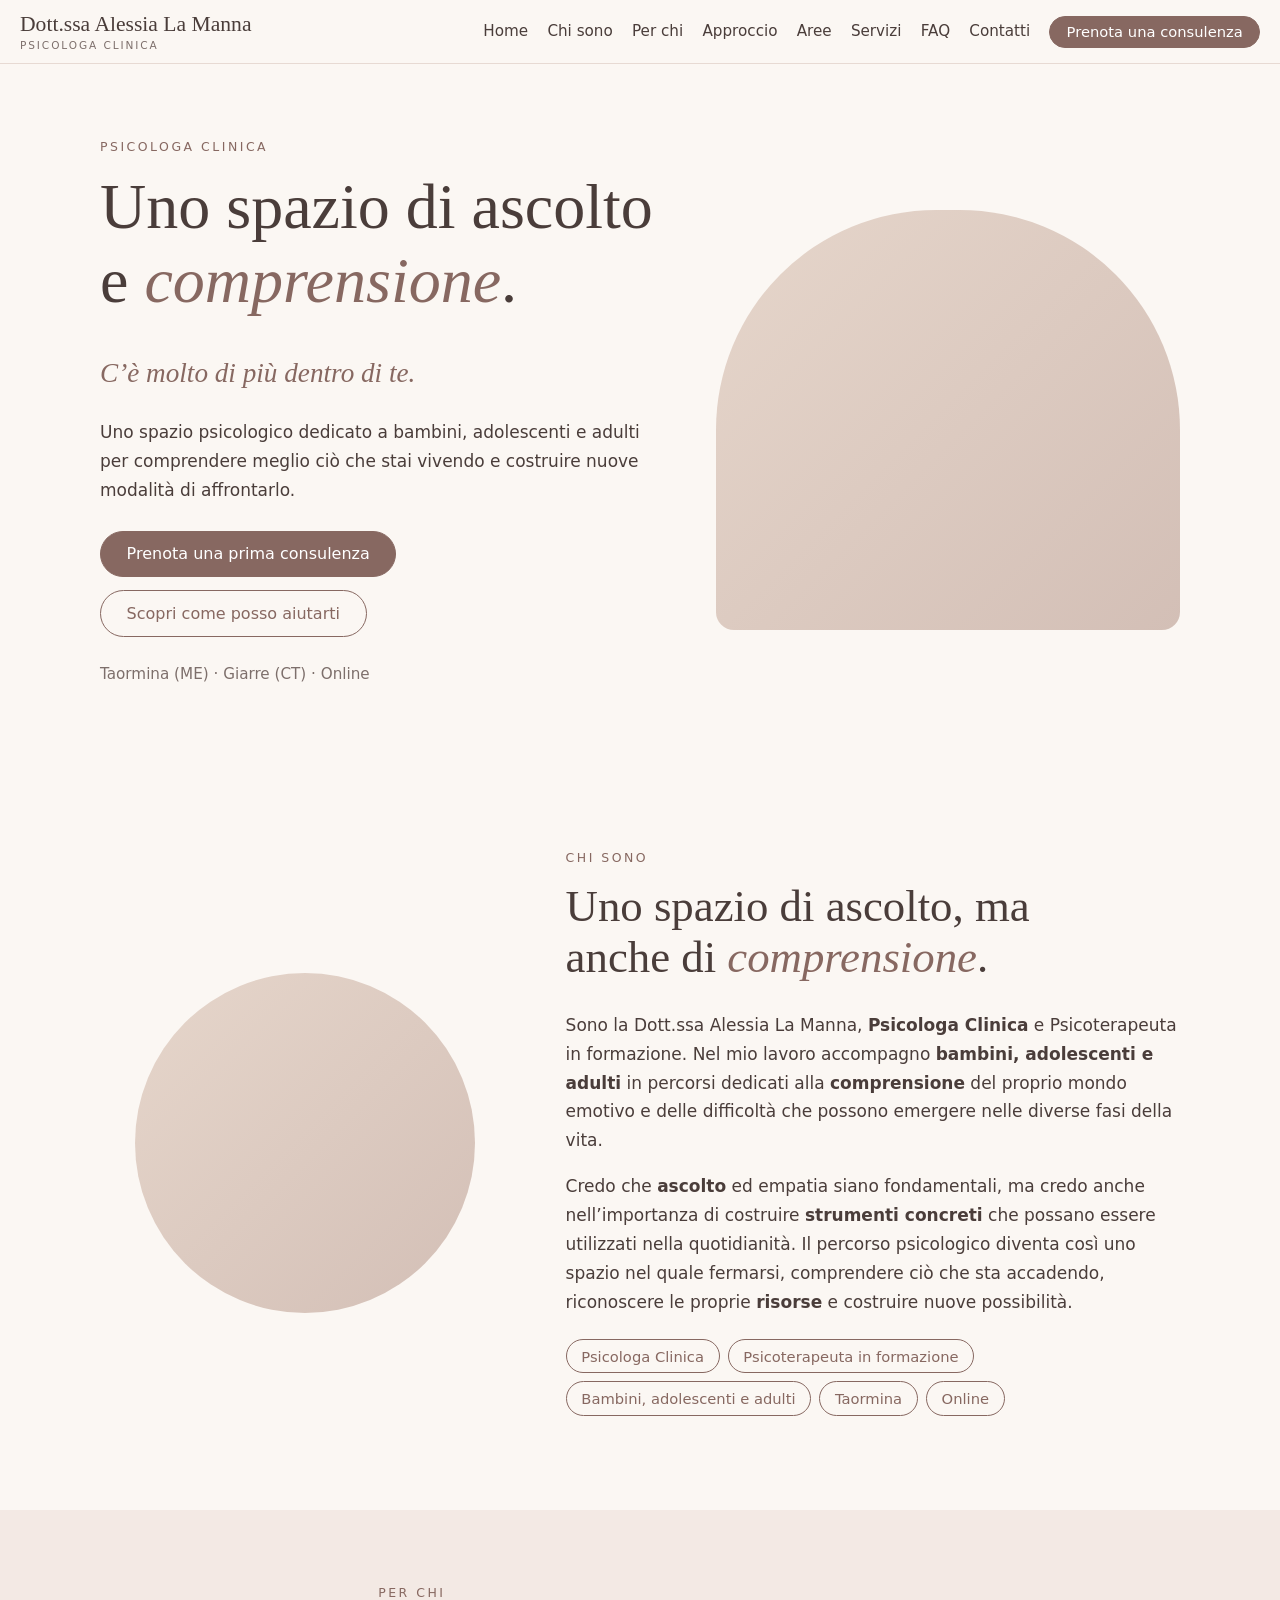
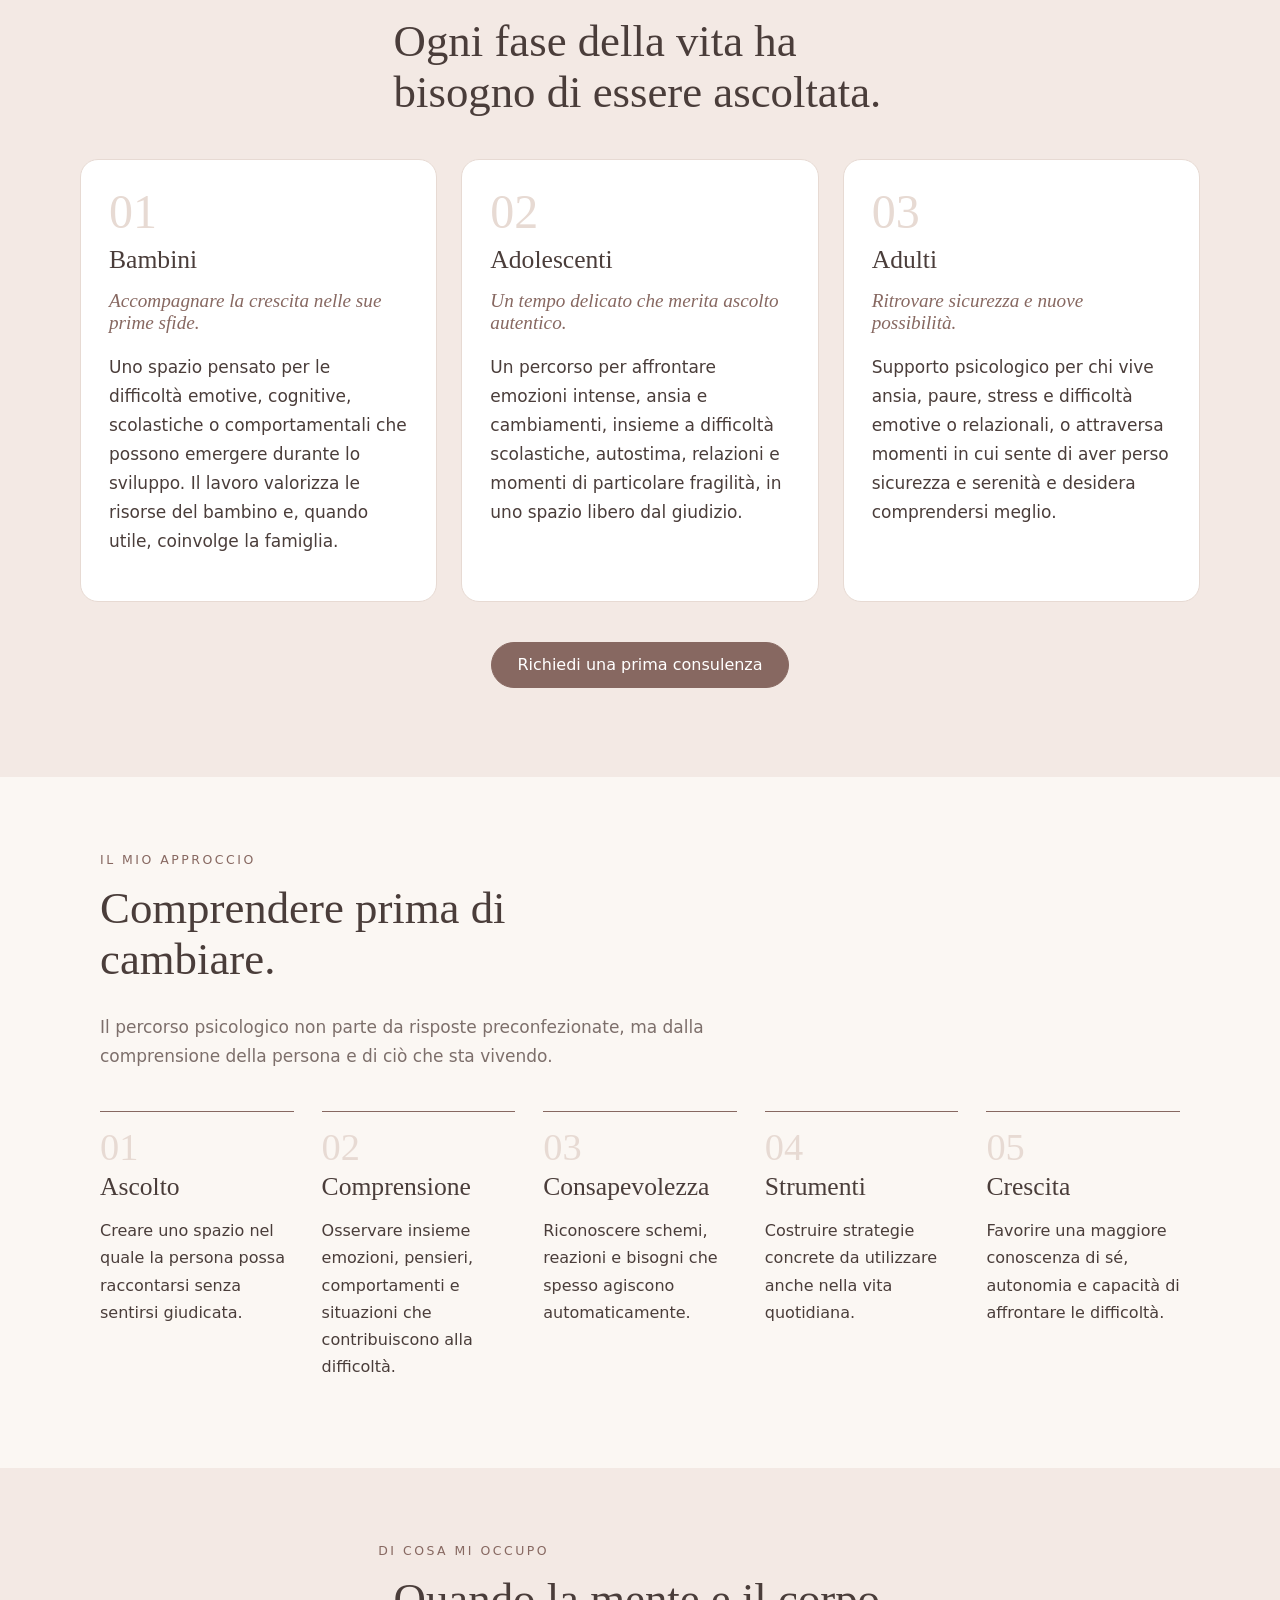
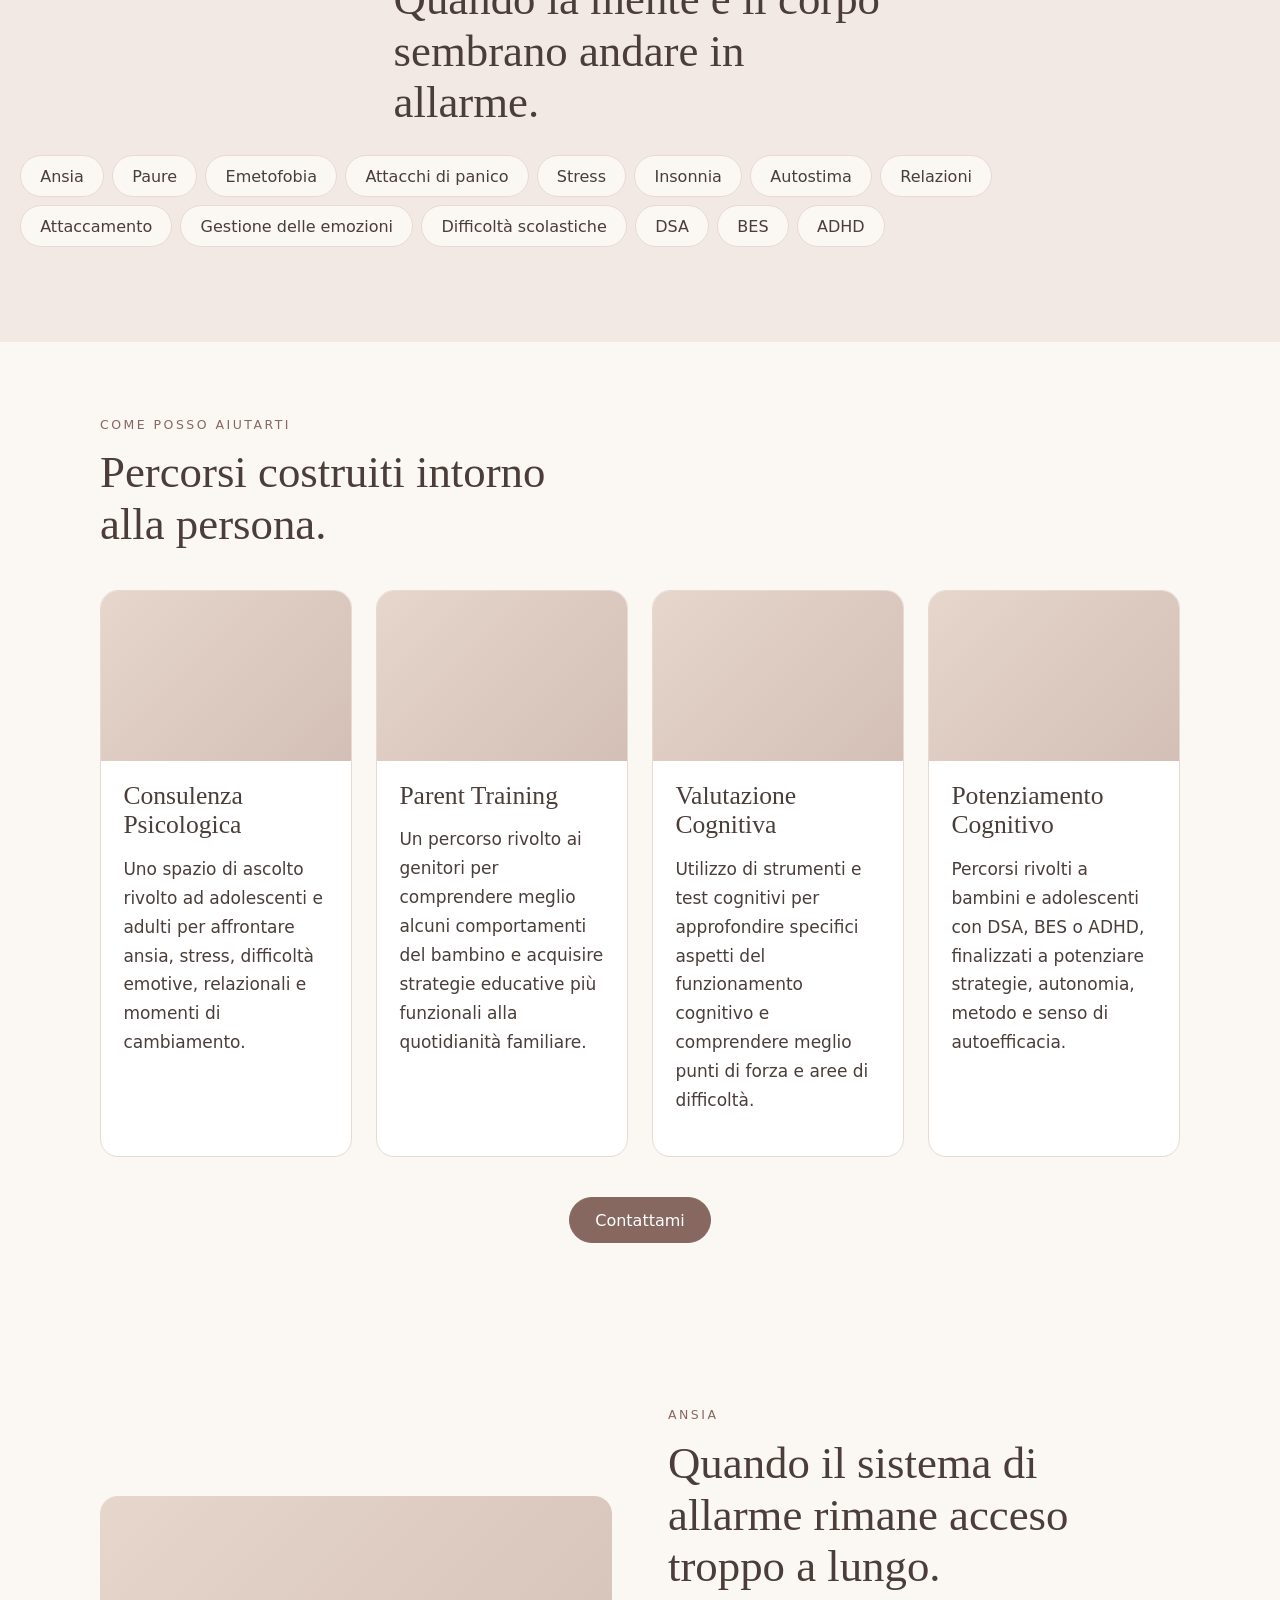
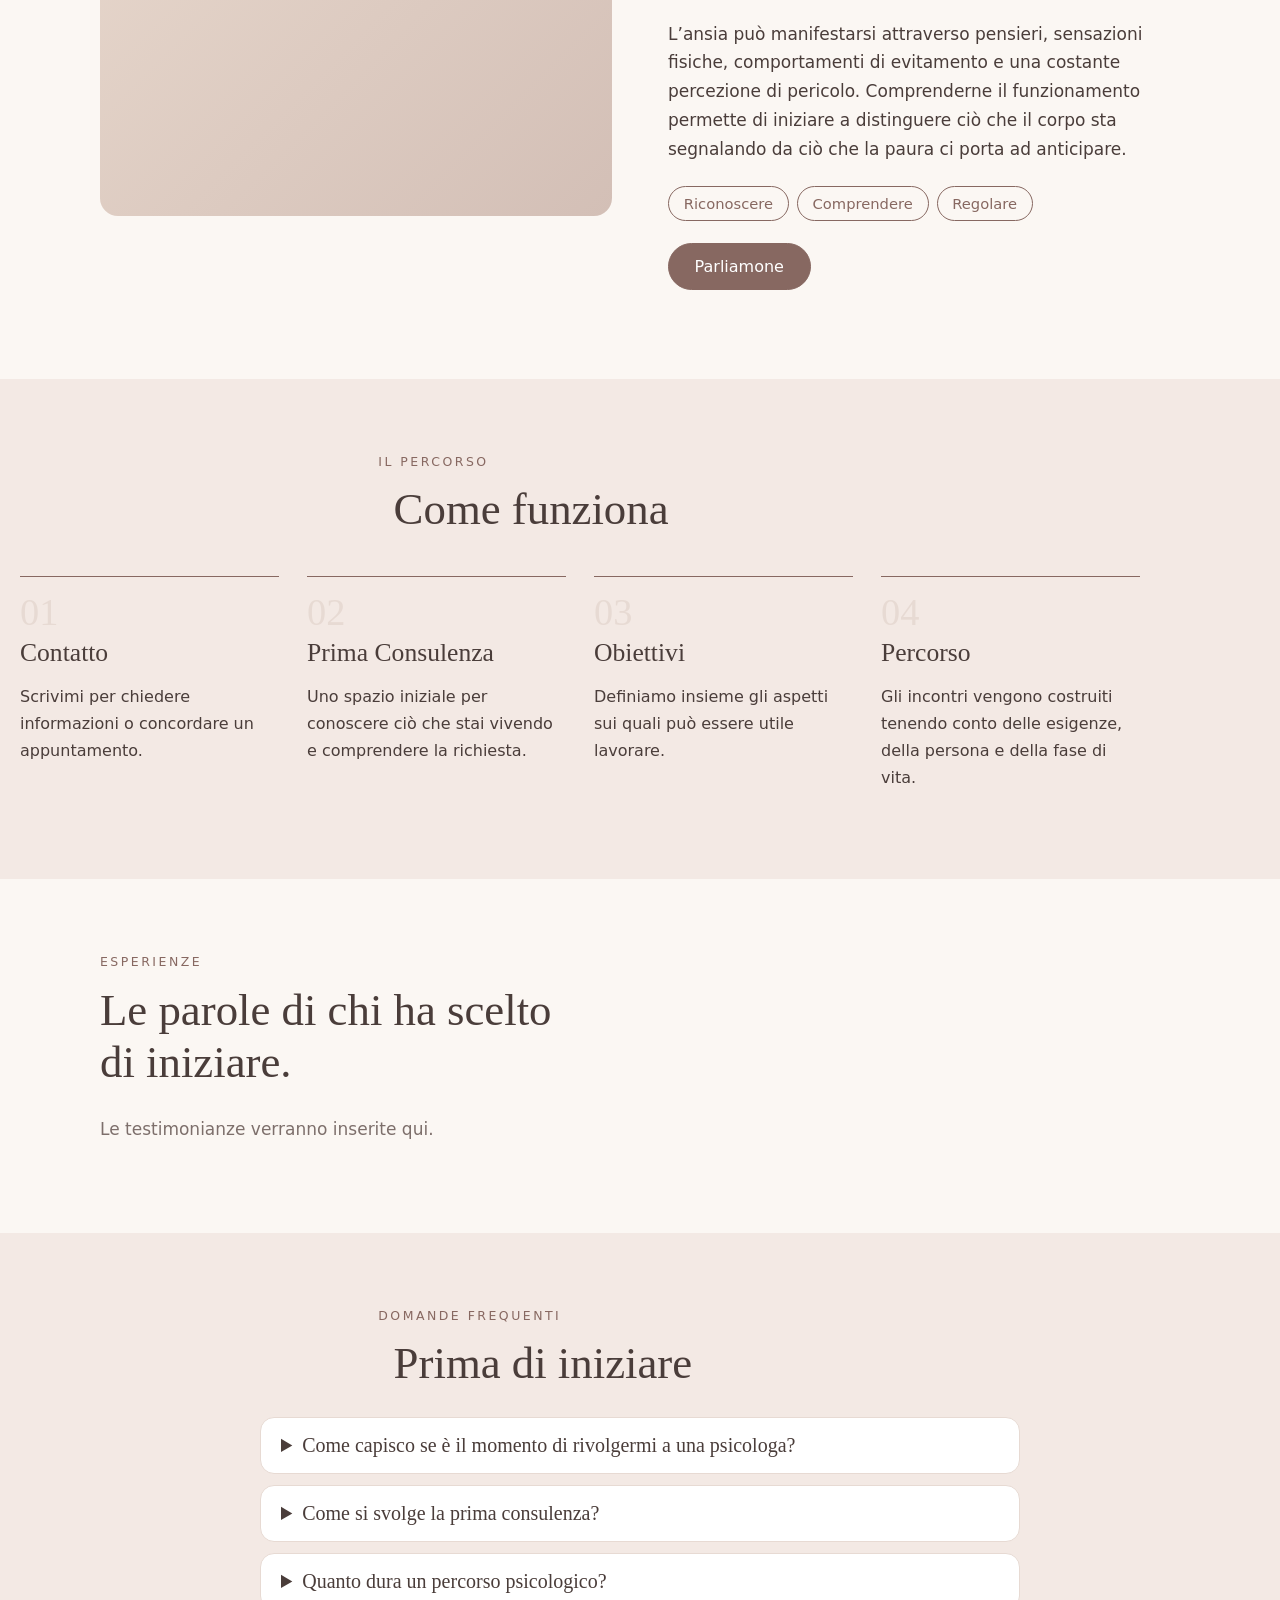
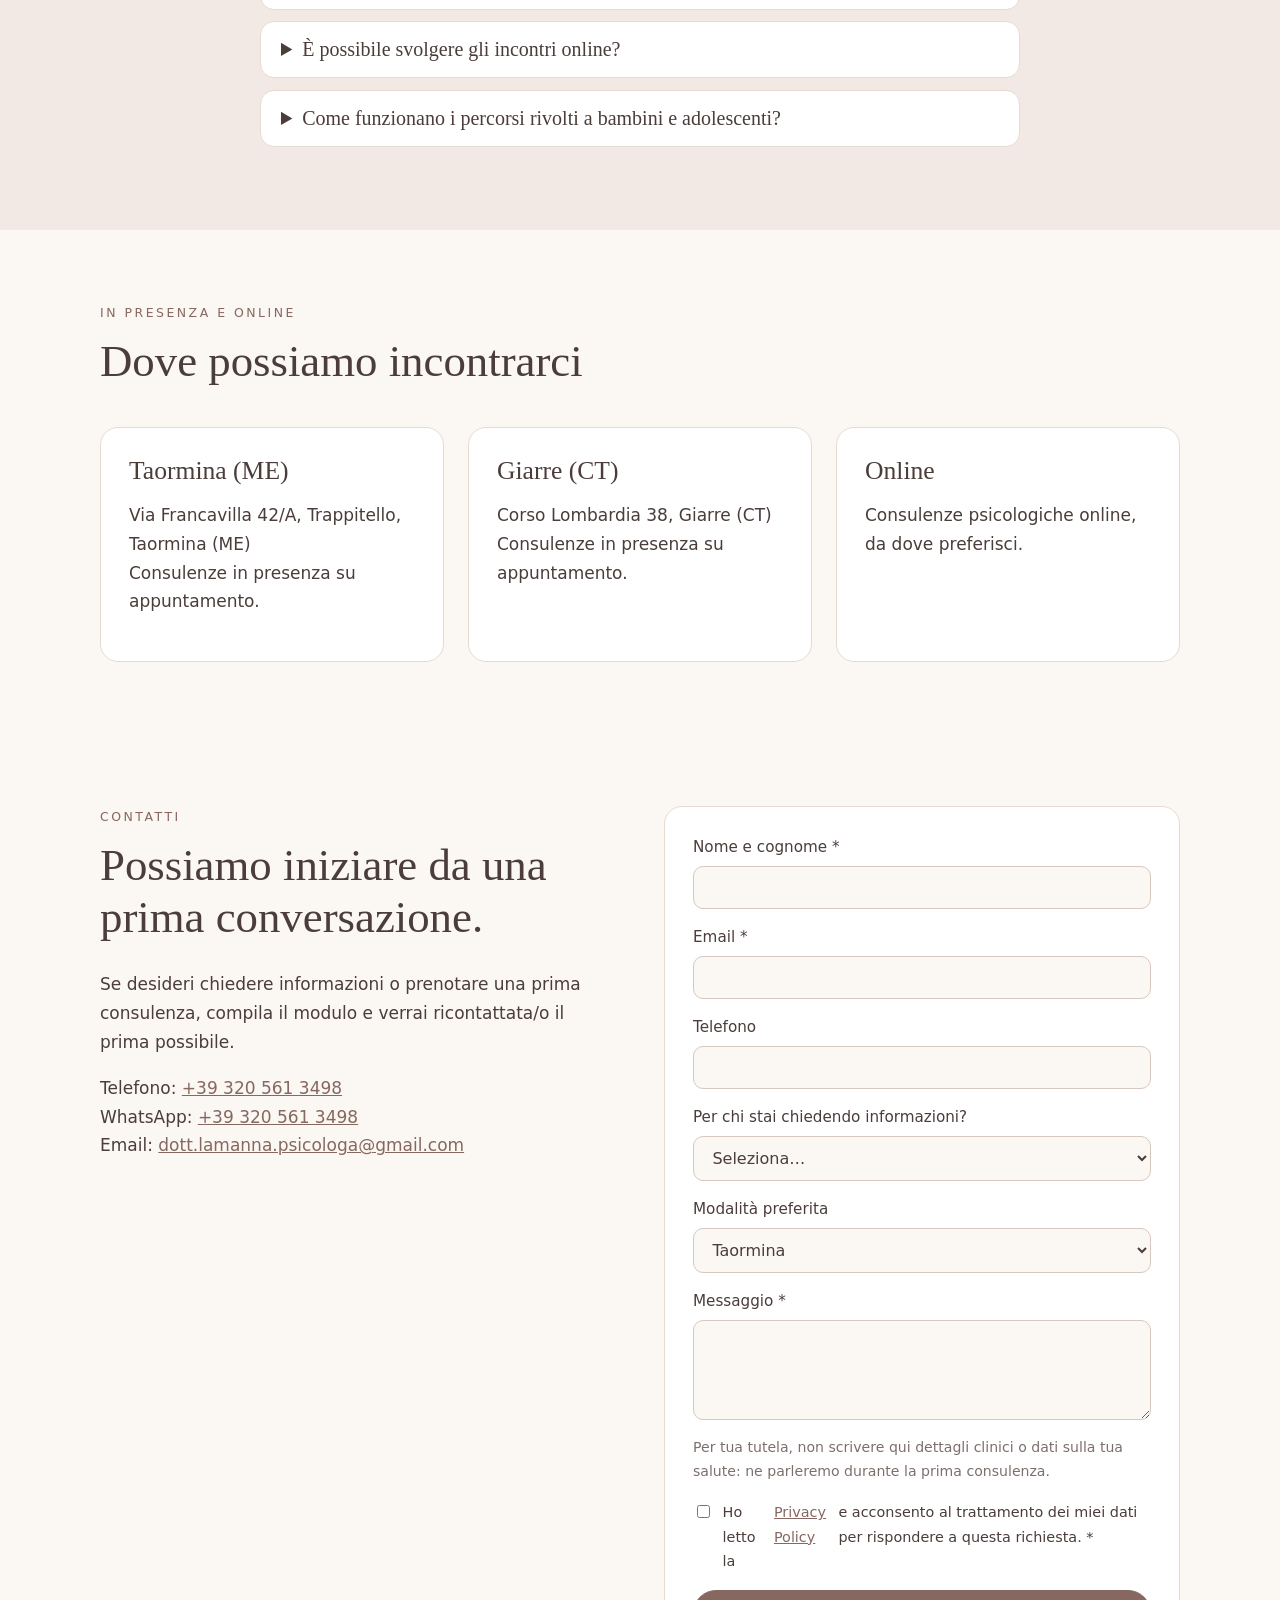
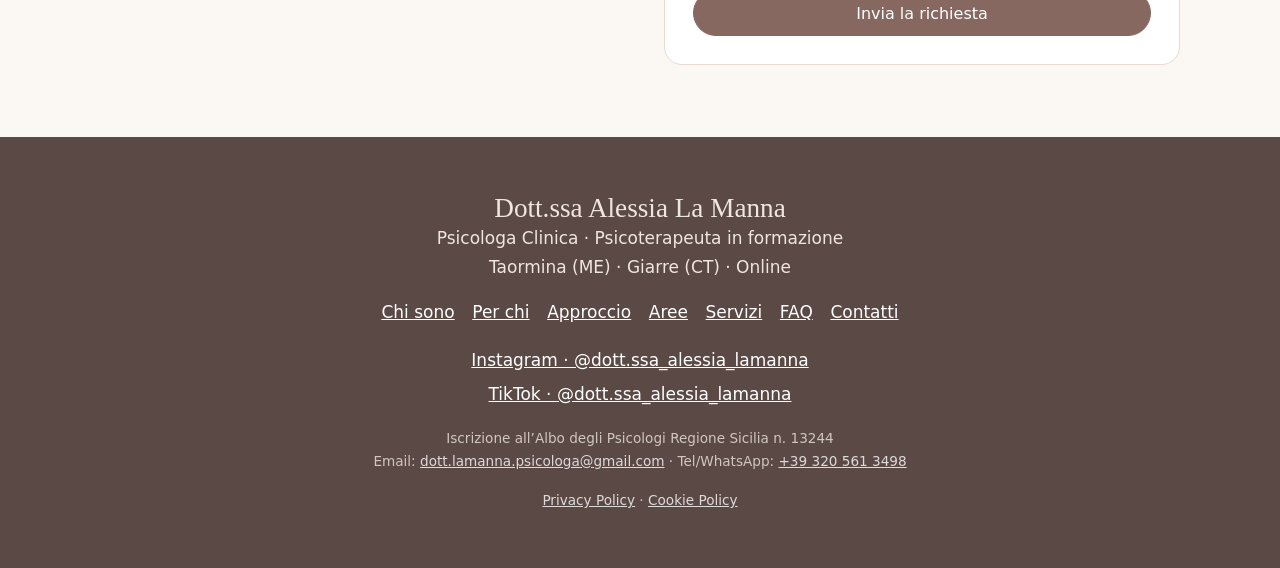
==== index.html @ 028d0355 "First commit" ====
<!DOCTYPE html>
<html lang="it">
<head>
<meta charset="utf-8">
<meta name="viewport" content="width=device-width, initial-scale=1">
<title>Dott.ssa Alessia La Manna | Psicologa Taormina, Giarre e Online</title>
<meta name="description" content="Dott.ssa Alessia La Manna, Psicologa Clinica e Psicoterapeuta in formazione. Consulenza psicologica, Parent Training, valutazione e potenziamento cognitivo per bambini, adolescenti e adulti a Taormina, Giarre e online.">
<meta property="og:title" content="Dott.ssa Alessia La Manna | Psicologa Taormina, Giarre e Online">
<meta property="og:description" content="Consulenza psicologica, Parent Training, valutazione e potenziamento cognitivo per bambini, adolescenti e adulti a Taormina, Giarre e online.">
<meta property="og:image" content="images/og-image.png">
<meta name="twitter:card" content="summary_large_image">
<link rel="stylesheet" href="style.css">
</head>
<body>

<header class="site-header">
  <a class="brand" href="#home">Dott.ssa Alessia La Manna<span>Psicologa Clinica</span></a>
  <button class="nav-toggle" aria-expanded="false" aria-controls="menu">Menu</button>
  <nav id="menu" class="nav">
    <a href="#home">Home</a>
    <a href="#chi-sono">Chi sono</a>
    <a href="#per-chi">Per chi</a>
    <a href="#approccio">Approccio</a>
    <a href="#aree">Aree</a>
    <a href="#servizi">Servizi</a>
    <a href="#faq">FAQ</a>
    <a href="#contatti">Contatti</a>
    <a class="btn btn-small" href="#contatti">Prenota una consulenza</a>
  </nav>
</header>

<main>

<section id="home" class="hero">
  <div class="hero-text">
    <p class="label">Psicologa Clinica</p>
    <h1>Uno spazio di ascolto e <em>comprensione</em>.</h1>
    <p class="lead">C’è molto di più dentro di te.</p>
    <p>Uno spazio psicologico dedicato a bambini, adolescenti e adulti per comprendere meglio ciò che stai vivendo e costruire nuove modalità di affrontarlo.</p>
    <p class="actions">
      <a class="btn" href="#contatti">Prenota una prima consulenza</a>
      <a class="btn btn-ghost" href="#per-chi">Scopri come posso aiutarti</a>
    </p>
    <p class="where">Taormina (ME) · Giarre (CT) · Online</p>
  </div>
  <div class="ph ph-hero" role="img" aria-label="Studio di psicologia con luce naturale calda e arredi accoglienti">
    <!-- Sostituire con una foto tua: <img src="images/studio.jpg" alt="..."> -->
  </div>
</section>

<section id="chi-sono" class="section about">
  <div class="portrait">
    <img src="images/alessia.png" alt="Dott.ssa Alessia La Manna, Psicologa Clinica" onerror="this.parentNode.classList.add('empty')">
  </div>
  <div>
    <p class="label">Chi sono</p>
    <h2>Uno spazio di ascolto, ma anche di <em>comprensione</em>.</h2>
    <p>Sono la Dott.ssa Alessia La Manna, <strong>Psicologa Clinica</strong> e Psicoterapeuta in formazione. Nel mio lavoro accompagno <strong>bambini, adolescenti e adulti</strong> in percorsi dedicati alla <strong>comprensione</strong> del proprio mondo emotivo e delle difficoltà che possono emergere nelle diverse fasi della vita.</p>
    <p>Credo che <strong>ascolto</strong> ed empatia siano fondamentali, ma credo anche nell’importanza di costruire <strong>strumenti concreti</strong> che possano essere utilizzati nella quotidianità. Il percorso psicologico diventa così uno spazio nel quale fermarsi, comprendere ciò che sta accadendo, riconoscere le proprie <strong>risorse</strong> e costruire nuove possibilità.</p>
    <ul class="tags">
      <li>Psicologa Clinica</li><li>Psicoterapeuta in formazione</li><li>Bambini, adolescenti e adulti</li><li>Taormina</li><li>Online</li>
    </ul>
  </div>
</section>

<section id="per-chi" class="section tint">
  <p class="label">Per chi</p>
  <h2>Ogni fase della vita ha bisogno di essere ascoltata.</h2>
  <div class="cards three numbered">
    <article>
      <h3>Bambini</h3>
      <p class="sub">Accompagnare la crescita nelle sue prime sfide.</p>
      <p>Uno spazio pensato per le difficoltà emotive, cognitive, scolastiche o comportamentali che possono emergere durante lo sviluppo. Il lavoro valorizza le risorse del bambino e, quando utile, coinvolge la famiglia.</p>
    </article>
    <article>
      <h3>Adolescenti</h3>
      <p class="sub">Un tempo delicato che merita ascolto autentico.</p>
      <p>Un percorso per affrontare emozioni intense, ansia e cambiamenti, insieme a difficoltà scolastiche, autostima, relazioni e momenti di particolare fragilità, in uno spazio libero dal giudizio.</p>
    </article>
    <article>
      <h3>Adulti</h3>
      <p class="sub">Ritrovare sicurezza e nuove possibilità.</p>
      <p>Supporto psicologico per chi vive ansia, paure, stress e difficoltà emotive o relazionali, o attraversa momenti in cui sente di aver perso sicurezza e serenità e desidera comprendersi meglio.</p>
    </article>
  </div>
  <p class="center"><a class="btn" href="#contatti">Richiedi una prima consulenza</a></p>
</section>

<section id="approccio" class="section">
  <p class="label">Il mio approccio</p>
  <h2>Comprendere prima di cambiare.</h2>
  <p class="intro">Il percorso psicologico non parte da risposte preconfezionate, ma dalla comprensione della persona e di ciò che sta vivendo.</p>
  <ol class="steps five">
    <li><h3>Ascolto</h3><p>Creare uno spazio nel quale la persona possa raccontarsi senza sentirsi giudicata.</p></li>
    <li><h3>Comprensione</h3><p>Osservare insieme emozioni, pensieri, comportamenti e situazioni che contribuiscono alla difficoltà.</p></li>
    <li><h3>Consapevolezza</h3><p>Riconoscere schemi, reazioni e bisogni che spesso agiscono automaticamente.</p></li>
    <li><h3>Strumenti</h3><p>Costruire strategie concrete da utilizzare anche nella vita quotidiana.</p></li>
    <li><h3>Crescita</h3><p>Favorire una maggiore conoscenza di sé, autonomia e capacità di affrontare le difficoltà.</p></li>
  </ol>
</section>

<section id="aree" class="section tint">
  <p class="label">Di cosa mi occupo</p>
  <h2>Quando la mente e il corpo sembrano andare in allarme.</h2>
  <ul class="tags big">
    <li>Ansia</li><li>Paure</li><li>Emetofobia</li><li>Attacchi di panico</li><li>Stress</li><li>Insonnia</li><li>Autostima</li><li>Relazioni</li><li>Attaccamento</li><li>Gestione delle emozioni</li><li>Difficoltà scolastiche</li><li>DSA</li><li>BES</li><li>ADHD</li>
  </ul>
</section>

<section id="servizi" class="section">
  <p class="label">Come posso aiutarti</p>
  <h2>Percorsi costruiti intorno alla persona.</h2>
  <div class="cards four">
    <article>
      <div class="ph" role="img" aria-label="Studio di consulenza psicologica con poltrone e luce calda"></div>
      <h3>Consulenza Psicologica</h3>
      <p>Uno spazio di ascolto rivolto ad adolescenti e adulti per affrontare ansia, stress, difficoltà emotive, relazionali e momenti di cambiamento.</p>
    </article>
    <article>
      <div class="ph" role="img" aria-label="Materiale educativo per il parent training"></div>
      <h3>Parent Training</h3>
      <p>Un percorso rivolto ai genitori per comprendere meglio alcuni comportamenti del bambino e acquisire strategie educative più funzionali alla quotidianità familiare.</p>
    </article>
    <article>
      <div class="ph" role="img" aria-label="Scrivania con quaderno e materiale per la valutazione cognitiva"></div>
      <h3>Valutazione Cognitiva</h3>
      <p>Utilizzo di strumenti e test cognitivi per approfondire specifici aspetti del funzionamento cognitivo e comprendere meglio punti di forza e aree di difficoltà.</p>
    </article>
    <article>
      <div class="ph" role="img" aria-label="Quaderno con esercizi per il potenziamento cognitivo"></div>
      <h3>Potenziamento Cognitivo</h3>
      <p>Percorsi rivolti a bambini e adolescenti con DSA, BES o ADHD, finalizzati a potenziare strategie, autonomia, metodo e senso di autoefficacia.</p>
    </article>
  </div>
  <p class="center"><a class="btn" href="#contatti">Contattami</a></p>
</section>

<section class="section focus">
  <div class="ph ph-focus" role="img" aria-label="Immagine astratta dai toni caldi che evoca calma e regolazione emotiva"></div>
  <div>
    <p class="label">Ansia</p>
    <h2>Quando il sistema di allarme rimane acceso troppo a lungo.</h2>
    <p>L’ansia può manifestarsi attraverso pensieri, sensazioni fisiche, comportamenti di evitamento e una costante percezione di pericolo. Comprenderne il funzionamento permette di iniziare a distinguere ciò che il corpo sta segnalando da ciò che la paura ci porta ad anticipare.</p>
    <ul class="tags"><li>Riconoscere</li><li>Comprendere</li><li>Regolare</li></ul>
    <p><a class="btn" href="#contatti">Parliamone</a></p>
  </div>
</section>

<section id="percorso" class="section tint">
  <p class="label">Il percorso</p>
  <h2>Come funziona</h2>
  <ol class="steps four">
    <li><h3>Contatto</h3><p>Scrivimi per chiedere informazioni o concordare un appuntamento.</p></li>
    <li><h3>Prima Consulenza</h3><p>Uno spazio iniziale per conoscere ciò che stai vivendo e comprendere la richiesta.</p></li>
    <li><h3>Obiettivi</h3><p>Definiamo insieme gli aspetti sui quali può essere utile lavorare.</p></li>
    <li><h3>Percorso</h3><p>Gli incontri vengono costruiti tenendo conto delle esigenze, della persona e della fase di vita.</p></li>
  </ol>
</section>

<section id="esperienze" class="section">
  <p class="label">Esperienze</p>
  <h2>Le parole di chi ha scelto di iniziare.</h2>
  <p class="intro">Le testimonianze verranno inserite qui.</p>
</section>

<section id="faq" class="section tint">
  <p class="label">Domande frequenti</p>
  <h2>Prima di iniziare</h2>
  <div class="faq">
    <details><summary>Come capisco se è il momento di rivolgermi a una psicologa?</summary><p>Non è necessario aspettare che una difficoltà diventi ingestibile. Può essere utile chiedere supporto quando emozioni, pensieri o situazioni iniziano a occupare troppo spazio o quando nasce semplicemente il desiderio di comprenderli meglio.</p></details>
    <details><summary>Come si svolge la prima consulenza?</summary><p>È un primo momento di conoscenza e ascolto, utile a comprendere ciò che stai vivendo, la richiesta e gli eventuali obiettivi del percorso.</p></details>
    <details><summary>Quanto dura un percorso psicologico?</summary><p>Non esiste una durata uguale per tutti. Il percorso viene costruito in relazione alla persona, alle esigenze che emergono e agli obiettivi condivisi.</p></details>
    <details><summary>È possibile svolgere gli incontri online?</summary><p>Sì, la Dott.ssa Alessia La Manna offre anche consulenze psicologiche online.</p></details>
    <details><summary>Come funzionano i percorsi rivolti a bambini e adolescenti?</summary><p>Modalità e obiettivi vengono definiti in base all’età e alla situazione specifica. Quando utile, il lavoro può prevedere anche il coinvolgimento dei genitori.</p></details>
  </div>
</section>

<section class="section">
  <p class="label">In presenza e online</p>
  <h2>Dove possiamo incontrarci</h2>
  <div class="cards three">
    <article><h3>Taormina (ME)</h3><p>Via Francavilla 42/A, Trappitello, Taormina (ME)<br>Consulenze in presenza su appuntamento.</p></article>
    <article><h3>Giarre (CT)</h3><p>Corso Lombardia 38, Giarre (CT)<br>Consulenze in presenza su appuntamento.</p></article>
    <article><h3>Online</h3><p>Consulenze psicologiche online, da dove preferisci.</p></article>
  </div>
</section>

<section id="contatti" class="section contact">
  <div>
    <p class="label">Contatti</p>
    <h2>Possiamo iniziare da una prima conversazione.</h2>
    <p>Se desideri chiedere informazioni o prenotare una prima consulenza, compila il modulo e verrai ricontattata/o il prima possibile.</p>
    <ul class="info">
      <li>Telefono: <a href="tel:+393205613498">+39 320 561 3498</a></li>
      <li>WhatsApp: <a href="https://wa.me/393205613498" rel="noopener">+39 320 561 3498</a></li>
      <li>Email: <a href="mailto:dott.lamanna.psicologa@gmail.com">dott.lamanna.psicologa@gmail.com</a></li>
    </ul>
  </div>
  <form id="contact-form">
    <label>Nome e cognome *<input name="nome" required autocomplete="name"></label>
    <label>Email *<input name="email" type="email" required autocomplete="email"></label>
    <label>Telefono<input name="telefono" type="tel" autocomplete="tel"></label>
    <label>Per chi stai chiedendo informazioni?
      <select name="per_chi">
        <option value="">Seleziona…</option>
        <option>Per me</option><option>Per mio figlio/a</option><option>Parent Training</option><option>Valutazione cognitiva</option><option>Potenziamento cognitivo</option><option>Altro</option>
      </select>
    </label>
    <label>Modalità preferita
      <select name="modalita"><option>Taormina</option><option>Giarre</option><option>Online</option></select>
    </label>
    <label>Messaggio *<textarea name="messaggio" rows="4" required></textarea></label>
    <p class="note">Per tua tutela, non scrivere qui dettagli clinici o dati sulla tua salute: ne parleremo durante la prima consulenza.</p>
    <label class="check"><input type="checkbox" required> Ho letto la <a href="privacy.html">Privacy Policy</a> e acconsento al trattamento dei miei dati per rispondere a questa richiesta. *</label>
    <button class="btn" type="submit">Invia la richiesta</button>
  </form>
</section>

</main>

<footer class="site-footer">
  <div>
    <p class="foot-name">Dott.ssa Alessia La Manna</p>
    <p>Psicologa Clinica · Psicoterapeuta in formazione</p>
    <p>Taormina (ME) · Giarre (CT) · Online</p>
  </div>
  <nav class="foot-nav">
    <a href="#chi-sono">Chi sono</a><a href="#per-chi">Per chi</a><a href="#approccio">Approccio</a><a href="#aree">Aree</a><a href="#servizi">Servizi</a><a href="#faq">FAQ</a><a href="#contatti">Contatti</a>
  </nav>
  <p class="social">
    <a href="https://www.instagram.com/dott.ssa_alessia_lamanna/" rel="noopener">Instagram · @dott.ssa_alessia_lamanna</a><br>
    <a href="https://www.tiktok.com/@dott.ssa_alessia_lamanna?_r=1&amp;_t=ZN-9Ap6JoBefAM" rel="noopener">TikTok · @dott.ssa_alessia_lamanna</a>
  </p>
  <p class="legal">Iscrizione all’Albo degli Psicologi Regione Sicilia n. 13244<br>Email: <a href="mailto:dott.lamanna.psicologa@gmail.com">dott.lamanna.psicologa@gmail.com</a> · Tel/WhatsApp: <a href="tel:+393205613498">+39 320 561 3498</a></p>
  <p class="legal"><a href="privacy.html">Privacy Policy</a> · <a href="cookie.html">Cookie Policy</a></p>
</footer>

<script src="script.js"></script>
</body>
</html>
---- style.css ----
/* Caratteri ospitati nella repository (cartella fonts/): nessuna richiesta a Google */
@font-face { font-family: "Cormorant Garamond"; src: url("fonts/cormorant.ttf") format("truetype"); font-weight: 300 700; font-style: normal; font-display: swap; }
@font-face { font-family: "Cormorant Garamond"; src: url("fonts/cormorant-italic.ttf") format("truetype"); font-weight: 300 700; font-style: italic; font-display: swap; }
@font-face { font-family: "Jost"; src: url("fonts/jost.ttf") format("truetype"); font-weight: 100 900; font-style: normal; font-display: swap; }

/* Colori e caratteri: modifica solo qui per cambiare l'aspetto di tutto il sito.
   I colori sono stimati a occhio dallo screenshot del sito originale. */
:root {
  --paper: #fbf7f3;
  --blush: #f3e9e4;
  --accent: #876861;
  --ink: #4a3d3a;
  --muted: #7d6f6b;
  --line: #e7dad3;
  --deep: #5a4944;
  --serif: "Cormorant Garamond", Georgia, "Times New Roman", serif;
  --sans: "Jost", system-ui, -apple-system, "Segoe UI", sans-serif;
}

* { box-sizing: border-box; }
html { scroll-behavior: smooth; scroll-padding-top: 5rem; }
body { margin: 0; background: var(--paper); color: var(--ink); font: 400 1.0625rem/1.7 var(--sans); }
img { max-width: 100%; display: block; }
a { color: var(--accent); }
h1, h2, h3 { font-family: var(--serif); font-weight: 500; line-height: 1.15; margin: 0 0 .6em; color: var(--ink); }
h1 { font-size: clamp(2.5rem, 7vw, 4rem); }
h2 { font-size: clamp(2rem, 5vw, 2.8rem); max-width: 22ch; }
h3 { font-size: 1.6rem; }
em { font-style: italic; color: var(--accent); }
p { margin: 0 0 1em; max-width: 66ch; }
:focus-visible { outline: 3px solid var(--accent); outline-offset: 2px; }

.label { font-size: .78rem; letter-spacing: .2em; text-transform: uppercase; color: var(--accent); margin-bottom: 1em; font-weight: 500; }

/* Pulsanti */
.btn { display: inline-block; background: var(--accent); color: #fff; text-decoration: none; border: 1px solid var(--accent); padding: .8em 1.6em; border-radius: 999px; font: 500 1rem var(--sans); cursor: pointer; }
.btn:hover { background: var(--deep); border-color: var(--deep); }
.btn-ghost { background: transparent; color: var(--accent); }
.btn-ghost:hover { background: var(--blush); color: var(--deep); }
.btn-small { padding: .45em 1.1em; font-size: .92rem; }

/* Intestazione */
.site-header { position: sticky; top: 0; z-index: 10; display: flex; align-items: center; justify-content: space-between; gap: 1rem; padding: .8rem 1.25rem; background: rgba(251,247,243,.96); border-bottom: 1px solid var(--line); }
.brand { font: 500 1.35rem var(--serif); color: var(--ink); text-decoration: none; line-height: 1.1; }
.brand span { display: block; font: 400 .66rem var(--sans); letter-spacing: .18em; text-transform: uppercase; color: var(--muted); margin-top: .2em; }
.nav { display: flex; align-items: center; gap: 1.2rem; }
.nav a:not(.btn) { text-decoration: none; color: var(--ink); font-size: .95rem; }
.nav a:not(.btn):hover { color: var(--accent); }
.nav-toggle { display: none; background: none; border: 1px solid var(--accent); color: var(--accent); border-radius: 999px; padding: .4em 1em; font: 500 .95rem var(--sans); }

/* Sezioni */
.section, .hero { padding: 4.5rem 1.25rem; max-width: 1120px; margin: 0 auto; }
.tint { background: var(--blush); max-width: none; }
.tint > * { max-width: 1120px; margin-left: auto; margin-right: auto; }
.tint > p, .tint h2 { max-width: 66ch; }
.tint > h2 { max-width: 22ch; }
.center { text-align: center; margin-top: 2.5rem; max-width: none !important; }
.intro { color: var(--muted); }

.hero { display: grid; grid-template-columns: 1.1fr .9fr; gap: 3rem; align-items: center; }
.lead { font: italic 400 1.7rem/1.3 var(--serif); color: var(--accent); }
.actions { display: flex; flex-wrap: wrap; gap: .8rem; margin: 1.6rem 0; }
.where { color: var(--muted); font-size: .95rem; }

/* Immagini segnaposto: sostituiscile con foto vere in images/ */
.ph { background: linear-gradient(135deg, #e6d6cb, #d3bfb6); border-radius: 18px; min-height: 180px; }
.ph-hero { min-height: 420px; border-radius: 220px 220px 18px 18px; }
.ph-focus { min-height: 320px; }

.about, .focus { display: grid; grid-template-columns: .8fr 1.2fr; gap: 3.5rem; align-items: center; }
.focus { grid-template-columns: 1fr 1fr; }
.portrait { width: min(100%, 340px); aspect-ratio: 1; margin: 0 auto; border-radius: 50%; overflow: hidden; background: linear-gradient(135deg, #e6d6cb, #d3bfb6); }
.portrait img { width: 100%; height: 100%; object-fit: cover; }
.portrait.empty img { display: none; }

.tags { list-style: none; display: flex; flex-wrap: wrap; gap: .5rem; padding: 0; margin: 1.4rem 0; }
.tags li { border: 1px solid var(--accent); color: var(--accent); border-radius: 999px; padding: .25em 1em; font-size: .92rem; }
.tags.big li { font-size: 1rem; padding: .4em 1.2em; background: var(--paper); border-color: var(--line); color: var(--ink); }

/* Schede */
.cards { display: grid; gap: 1.5rem; margin-top: 2.5rem; counter-reset: c; }
.cards.three { grid-template-columns: repeat(3, 1fr); }
.cards.four { grid-template-columns: repeat(4, 1fr); }
.cards.two { grid-template-columns: repeat(2, 1fr); }
.cards article { background: #fff; border: 1px solid var(--line); border-radius: 18px; padding: 1.75rem; }
.cards.numbered article { counter-increment: c; }
.cards.numbered article::before { content: counter(c, decimal-leading-zero); display: block; font: 400 3rem/1 var(--serif); color: var(--line); margin-bottom: .6rem; }
.cards.four article { padding: 0 0 1.5rem; overflow: hidden; }
.cards.four .ph { border-radius: 0; min-height: 170px; margin-bottom: 1.2rem; }
.cards.four h3, .cards.four p { padding: 0 1.4rem; }
.sub { font: italic 400 1.2rem var(--serif); color: var(--accent); }

/* Passaggi (approccio e percorso: sono davvero sequenze, quindi numerati) */
.steps { list-style: none; counter-reset: s; display: grid; gap: 1.75rem; padding: 0; margin: 2.5rem 0 0; }
.steps.five { grid-template-columns: repeat(5, 1fr); }
.steps.four { grid-template-columns: repeat(4, 1fr); }
.steps li { counter-increment: s; border-top: 1px solid var(--accent); padding-top: 1rem; }
.steps li::before { content: counter(s, decimal-leading-zero); font: 400 2.4rem/1 var(--serif); color: var(--line); display: block; margin-bottom: .4rem; }
.steps p { font-size: 1rem; }

/* FAQ */
.faq { margin-top: 1.5rem; max-width: 760px; }
.faq details { background: #fff; border: 1px solid var(--line); border-radius: 14px; margin-bottom: .7rem; padding: 1rem 1.25rem; }
.faq summary { cursor: pointer; font: 500 1.25rem var(--serif); color: var(--ink); }
.faq details p { margin: .8rem 0 0; }

/* Contatti */
.contact { display: grid; grid-template-columns: 1fr 1fr; gap: 3rem; align-items: start; }
.info { list-style: none; padding: 0; }
.info em { color: var(--muted); }
form { display: grid; gap: 1rem; background: #fff; border: 1px solid var(--line); border-radius: 18px; padding: 1.75rem; }
form label { display: grid; gap: .3rem; font-weight: 500; font-size: .95rem; }
form input, form select, form textarea { font: 1rem var(--sans); padding: .7em .9em; border: 1px solid #d6c8c0; border-radius: 10px; background: var(--paper); color: var(--ink); }
form .check { display: flex; gap: .6rem; align-items: flex-start; font-weight: 400; font-size: .9rem; }
form .check input { margin-top: .3rem; }

/* Piè di pagina */
.site-footer { background: var(--deep); color: #f0e6e1; padding: 3.5rem 1.25rem; display: grid; gap: 1rem; justify-items: center; text-align: center; }
.site-footer a { color: #fff; }
.site-footer p { margin: 0; max-width: none; }
.foot-name { font: 500 1.7rem var(--serif); }
.foot-nav { display: flex; flex-wrap: wrap; gap: 1.1rem; justify-content: center; }
.legal { font-size: .85rem; opacity: .8; }

/* Telefono e tablet */
@media (max-width: 980px) {
  .cards.four, .steps.five, .steps.four { grid-template-columns: repeat(2, 1fr); }
  .cards.three { grid-template-columns: 1fr; }
}
@media (max-width: 820px) {
  .nav-toggle { display: block; }
  .nav { display: none; position: absolute; top: 100%; left: 0; right: 0; flex-direction: column; align-items: flex-start; gap: .9rem; background: var(--paper); padding: 1.2rem 1.25rem; border-bottom: 1px solid var(--line); }
  .nav.open { display: flex; }
  .hero, .about, .focus, .contact { grid-template-columns: 1fr; gap: 2rem; }
  .ph-hero { min-height: 280px; border-radius: 18px; }
  .section, .hero { padding: 3.25rem 1.25rem; }
}
@media (max-width: 560px) {
  .cards.four, .cards.two, .steps.five, .steps.four { grid-template-columns: 1fr; }
}
@media (prefers-reduced-motion: reduce) { html { scroll-behavior: auto; } }

/* Note, social e pagine legali */
.note { font-size: .88rem; color: var(--muted); margin: 0; }
.social { line-height: 2; }
.doc { max-width: 760px; margin: 0 auto; padding: 3rem 1.25rem 4rem; }
.doc h1 { font-size: clamp(2rem, 5vw, 2.8rem); }
.doc h2 { font-size: 1.6rem; margin-top: 2.2rem; max-width: none; }
.doc ul { padding-left: 1.2rem; }
.doc li { margin-bottom: .4rem; }
.doc .upd { color: var(--muted); font-size: .92rem; }
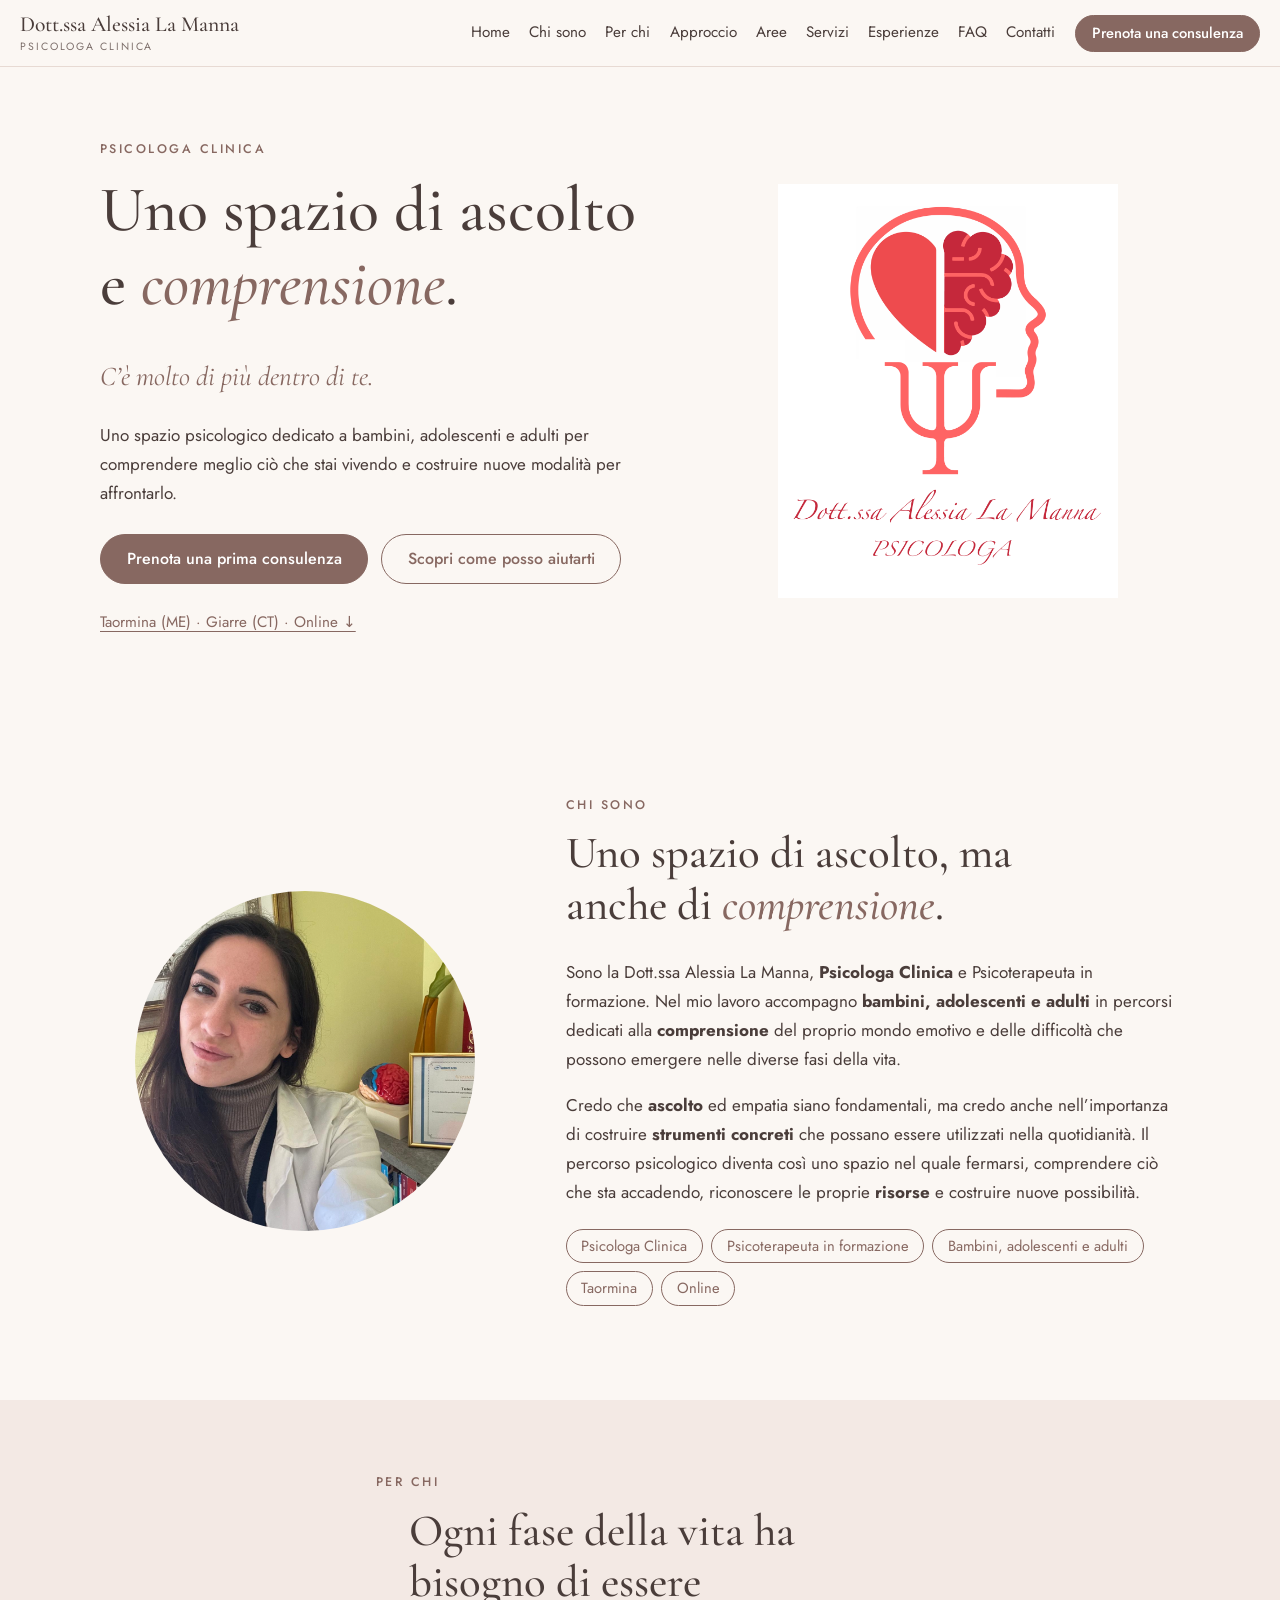
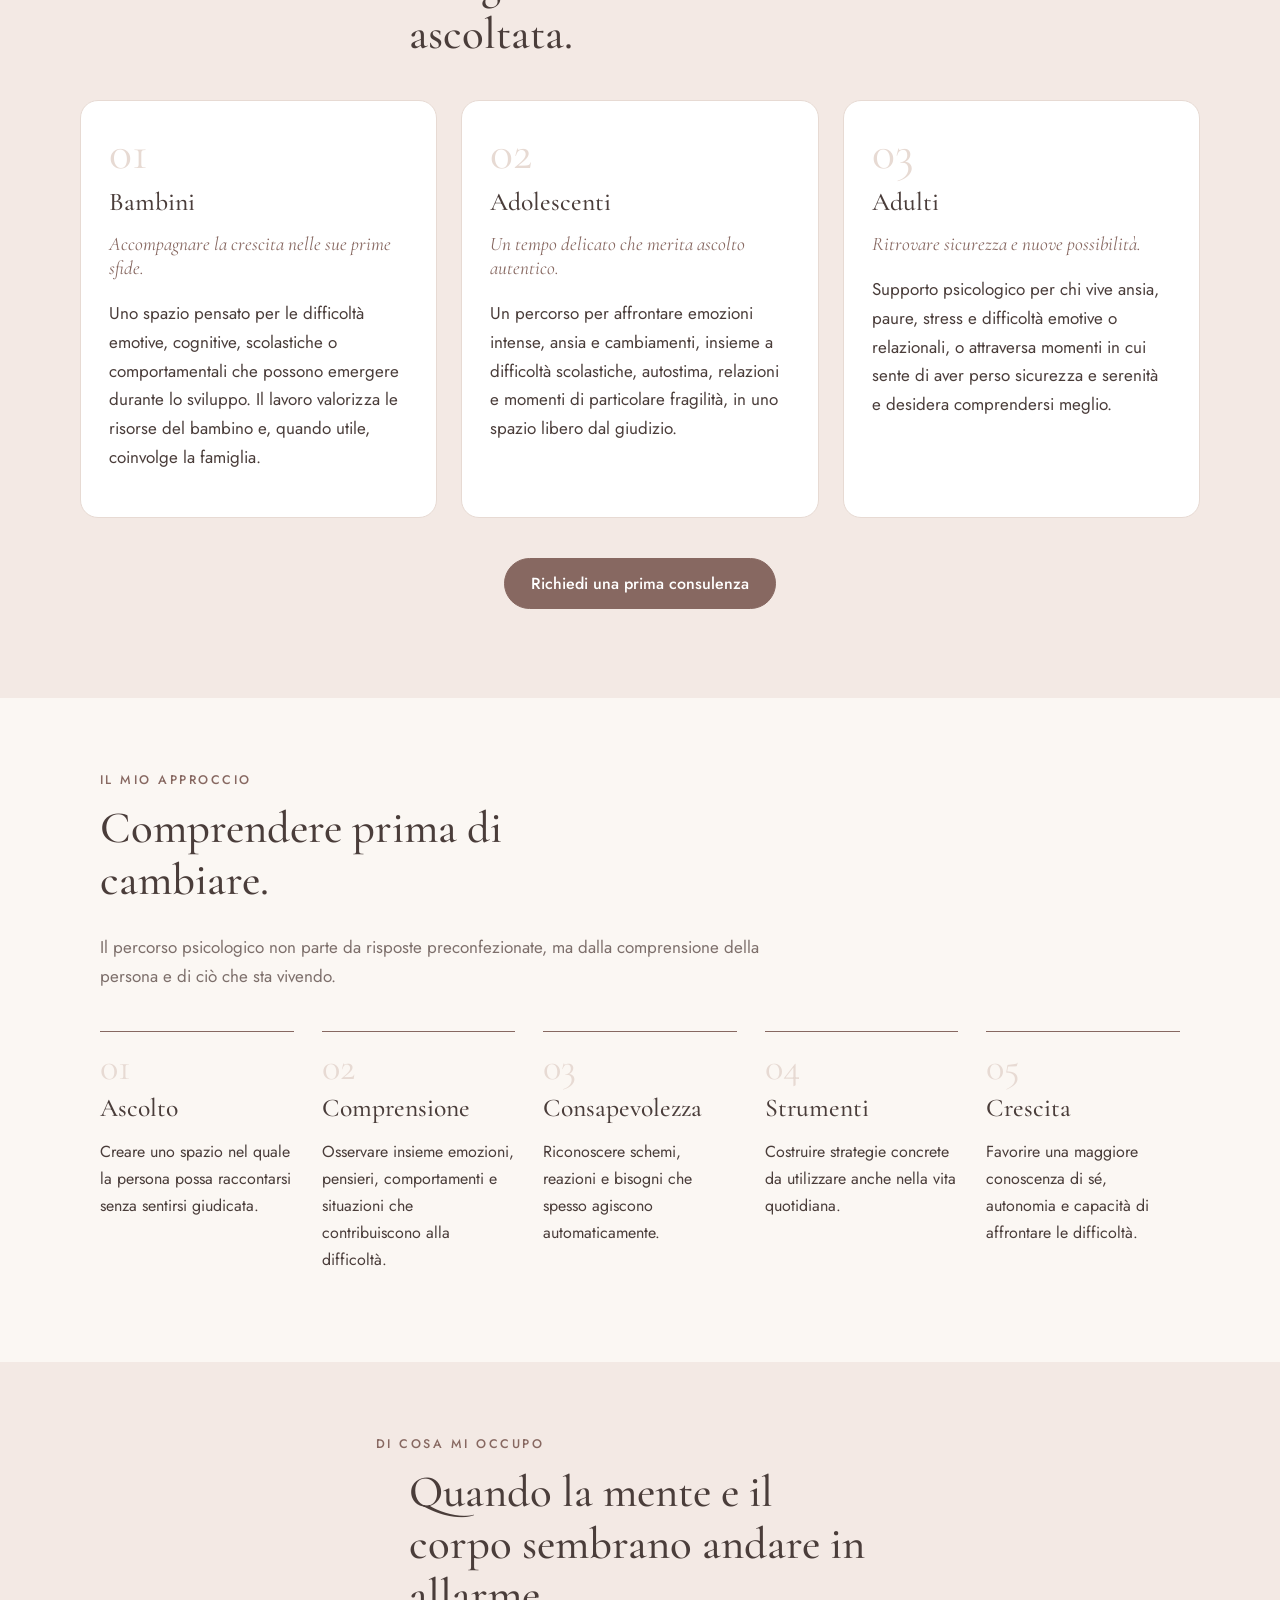
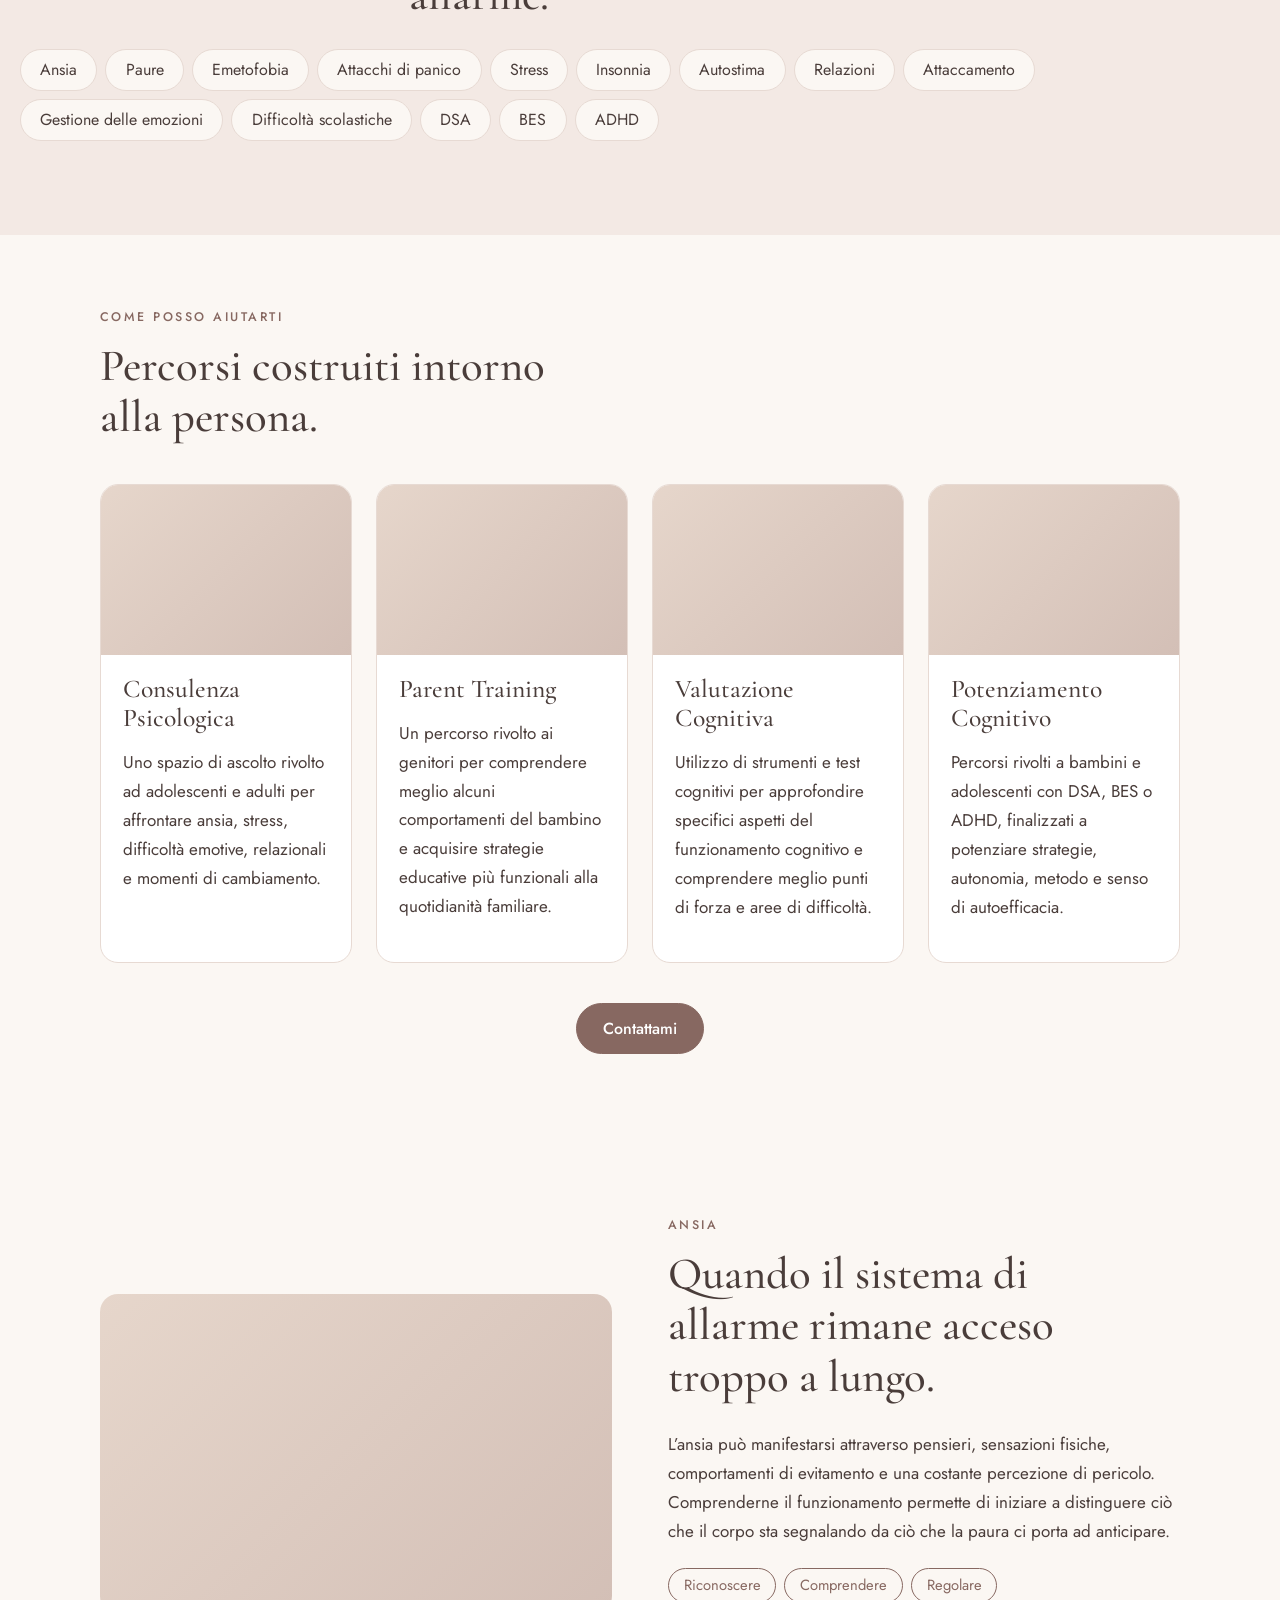
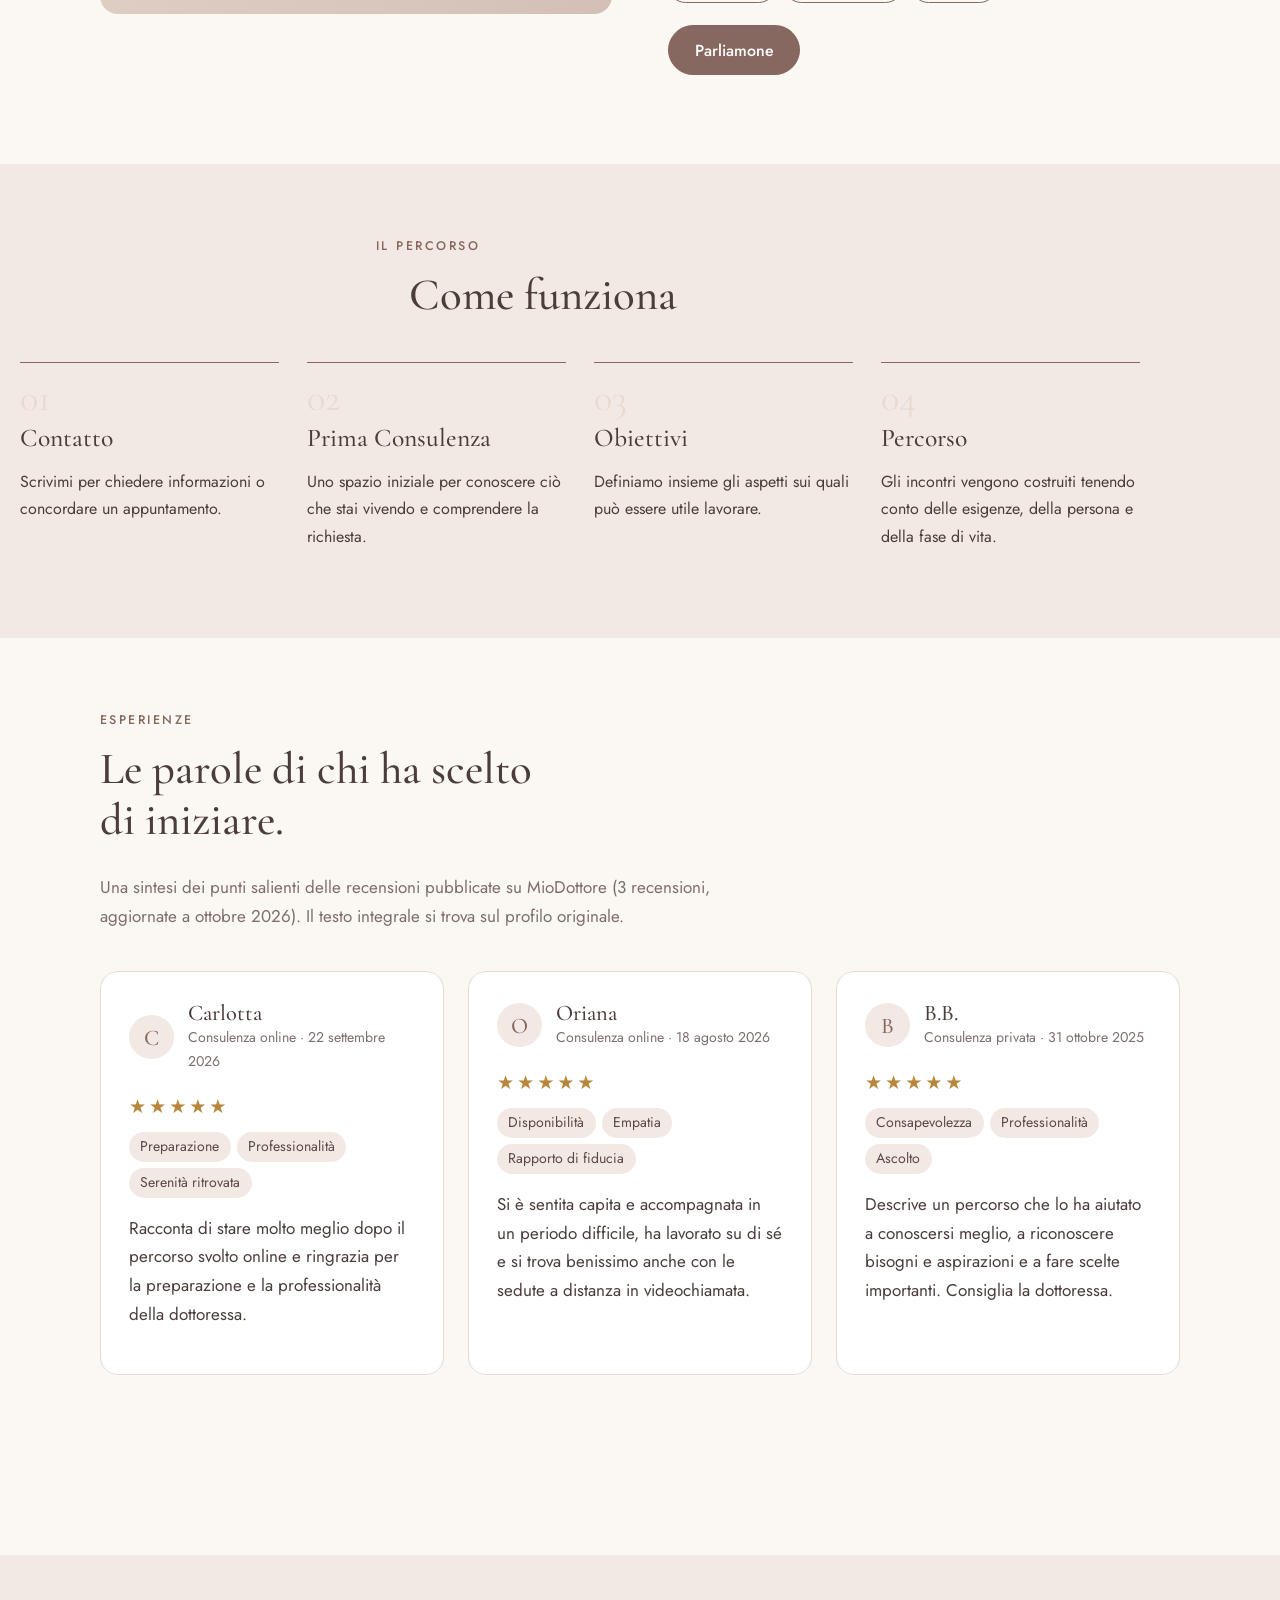
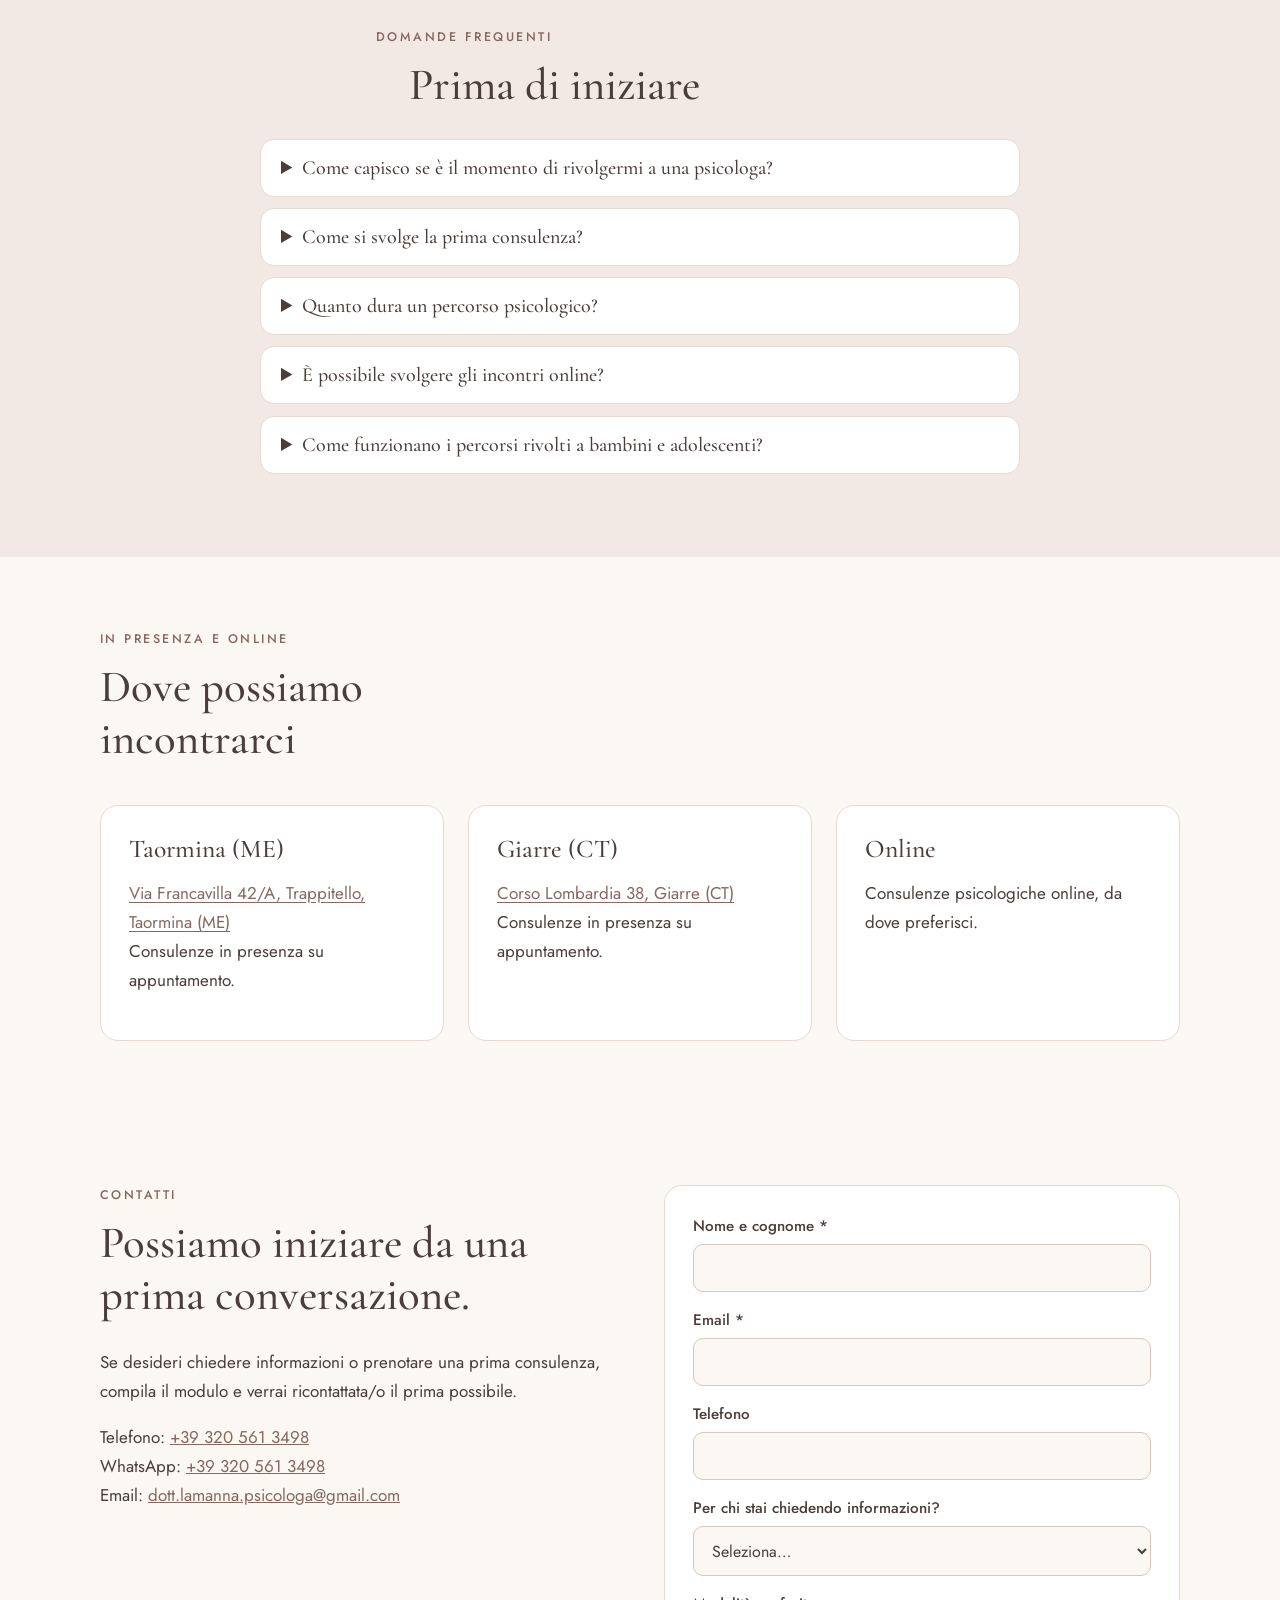
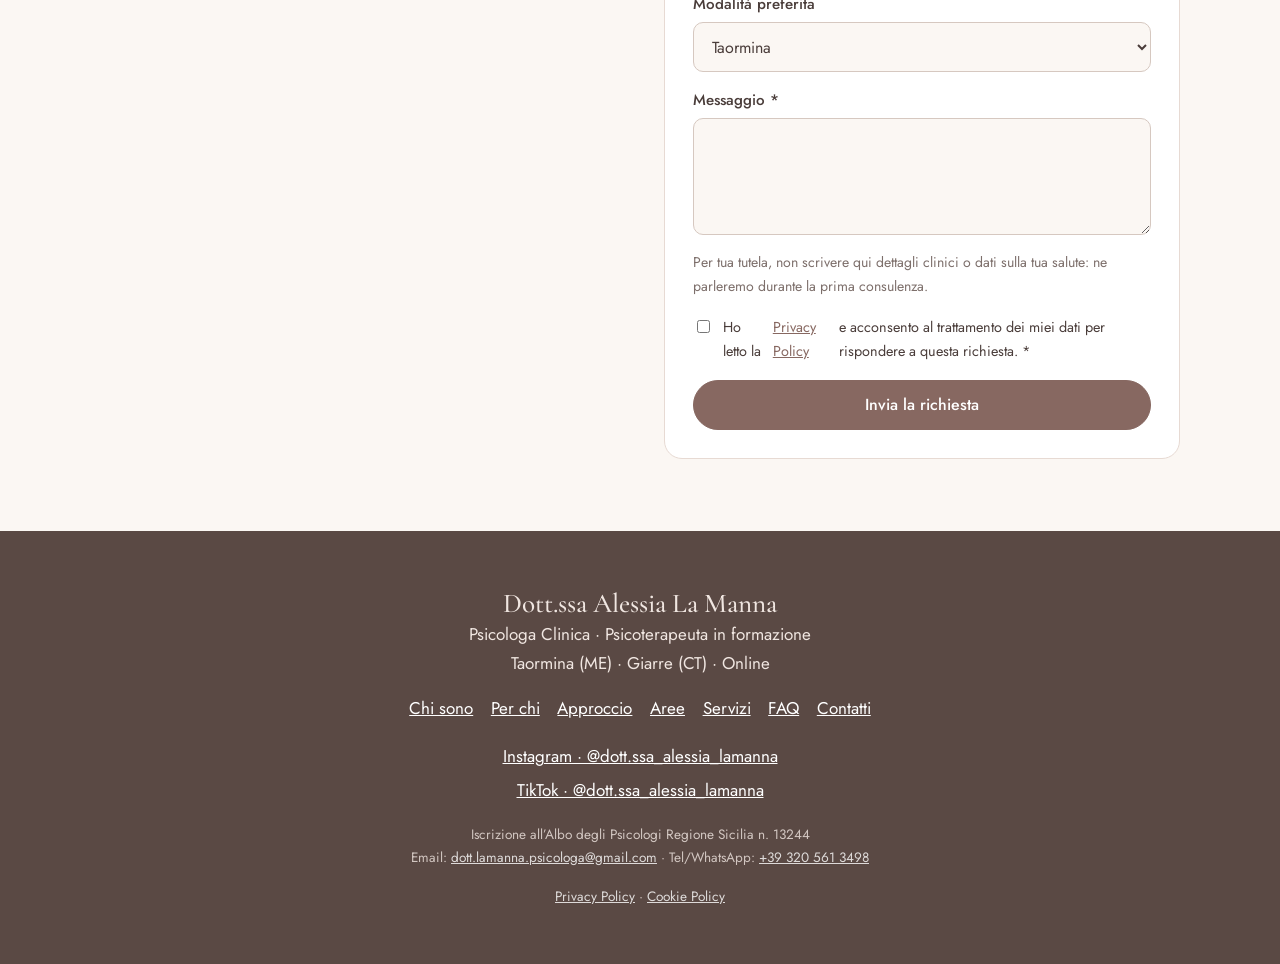
==== commit 83335588: "v2" ====
--- a/index.html
+++ b/index.html
@@ -7,7 +7,11 @@
 <meta name="description" content="Dott.ssa Alessia La Manna, Psicologa Clinica e Psicoterapeuta in formazione. Consulenza psicologica, Parent Training, valutazione e potenziamento cognitivo per bambini, adolescenti e adulti a Taormina, Giarre e online.">
 <meta property="og:title" content="Dott.ssa Alessia La Manna | Psicologa Taormina, Giarre e Online">
 <meta property="og:description" content="Consulenza psicologica, Parent Training, valutazione e potenziamento cognitivo per bambini, adolescenti e adulti a Taormina, Giarre e online.">
-<meta property="og:image" content="images/og-image.png">
+<link rel="canonical" href="https://alessialamannapsicologa.it/">
+<meta property="og:url" content="https://alessialamannapsicologa.it/">
+<meta property="og:type" content="website">
+<meta property="og:locale" content="it_IT">
+<meta property="og:image" content="https://alessialamannapsicologa.it/images/og-image.png">
 <meta name="twitter:card" content="summary_large_image">
 <link rel="stylesheet" href="style.css">
 </head>
@@ -23,6 +27,7 @@
     <a href="#approccio">Approccio</a>
     <a href="#aree">Aree</a>
     <a href="#servizi">Servizi</a>
+    <a href="#esperienze">Esperienze</a>
     <a href="#faq">FAQ</a>
     <a href="#contatti">Contatti</a>
     <a class="btn btn-small" href="#contatti">Prenota una consulenza</a>
@@ -32,19 +37,19 @@
 <main>
 
 <section id="home" class="hero">
+  <div class="hero-logo">
+    <img src="images/logo.png" alt="Logo della Dott.ssa Alessia La Manna, Psicologa Clinica" onerror="this.parentNode.hidden=true">
+  </div>
   <div class="hero-text">
     <p class="label">Psicologa Clinica</p>
     <h1>Uno spazio di ascolto e <em>comprensione</em>.</h1>
     <p class="lead">C’è molto di più dentro di te.</p>
-    <p>Uno spazio psicologico dedicato a bambini, adolescenti e adulti per comprendere meglio ciò che stai vivendo e costruire nuove modalità di affrontarlo.</p>
+    <p>Uno spazio psicologico dedicato a bambini, adolescenti e adulti per comprendere meglio ciò che stai vivendo e costruire nuove modalità per affrontarlo.</p>
     <p class="actions">
       <a class="btn" href="#contatti">Prenota una prima consulenza</a>
       <a class="btn btn-ghost" href="#per-chi">Scopri come posso aiutarti</a>
     </p>
-    <p class="where">Taormina (ME) · Giarre (CT) · Online</p>
-  </div>
-  <div class="ph ph-hero" role="img" aria-label="Studio di psicologia con luce naturale calda e arredi accoglienti">
-    <!-- Sostituire con una foto tua: <img src="images/studio.jpg" alt="..."> -->
+    <p class="where"><a href="#dove">Taormina (ME) · Giarre (CT) · Online<span aria-hidden="true"> ↓</span></a></p>
   </div>
 </section>
 
@@ -160,7 +165,28 @@
 <section id="esperienze" class="section">
   <p class="label">Esperienze</p>
   <h2>Le parole di chi ha scelto di iniziare.</h2>
-  <p class="intro">Le testimonianze verranno inserite qui.</p>
+  <p class="intro">Una sintesi dei punti salienti delle recensioni pubblicate su MioDottore (3 recensioni, aggiornate a ottobre 2026). Il testo integrale si trova sul profilo originale.</p>
+  <div class="cards three reviews">
+    <article class="review">
+      <header><span class="avatar" aria-hidden="true">C</span><div><h3>Carlotta</h3><p class="meta">Consulenza online · 22 settembre 2026</p></div></header>
+      <p class="stars" role="img" aria-label="5 stelle su 5">★★★★★</p>
+      <ul class="hl"><li>Preparazione</li><li>Professionalità</li><li>Serenità ritrovata</li></ul>
+      <p>Racconta di stare molto meglio dopo il percorso svolto online e ringrazia per la preparazione e la professionalità della dottoressa.</p>
+    </article>
+    <article class="review">
+      <header><span class="avatar" aria-hidden="true">O</span><div><h3>Oriana</h3><p class="meta">Consulenza online · 18 agosto 2026</p></div></header>
+      <p class="stars" role="img" aria-label="5 stelle su 5">★★★★★</p>
+      <ul class="hl"><li>Disponibilità</li><li>Empatia</li><li>Rapporto di fiducia</li></ul>
+      <p>Si è sentita capita e accompagnata in un periodo difficile, ha lavorato su di sé e si trova benissimo anche con le sedute a distanza in videochiamata.</p>
+    </article>
+    <article class="review">
+      <header><span class="avatar" aria-hidden="true">B</span><div><h3>B.B.</h3><p class="meta">Consulenza privata · 31 ottobre 2025</p></div></header>
+      <p class="stars" role="img" aria-label="5 stelle su 5">★★★★★</p>
+      <ul class="hl"><li>Consapevolezza</li><li>Professionalità</li><li>Ascolto</li></ul>
+      <p>Descrive un percorso che lo ha aiutato a conoscersi meglio, a riconoscere bisogni e aspirazioni e a fare scelte importanti. Consiglia la dottoressa.</p>
+    </article>
+  </div>
+  <p class="center"><a class="btn" href="https://www.miodottore.it/profilo/alessia-la-manna#profile-reviews" target="_blank" rel="noopener">Leggi tutte le recensioni su MioDottore</a></p>
 </section>
 
 <section id="faq" class="section tint">
@@ -175,12 +201,12 @@
   </div>
 </section>
 
-<section class="section">
+<section id="dove" class="section">
   <p class="label">In presenza e online</p>
   <h2>Dove possiamo incontrarci</h2>
   <div class="cards three">
-    <article><h3>Taormina (ME)</h3><p>Via Francavilla 42/A, Trappitello, Taormina (ME)<br>Consulenze in presenza su appuntamento.</p></article>
-    <article><h3>Giarre (CT)</h3><p>Corso Lombardia 38, Giarre (CT)<br>Consulenze in presenza su appuntamento.</p></article>
+    <article><h3>Taormina (ME)</h3><p><a class="addr" href="https://www.google.com/maps/search/?api=1&amp;query=Via%20Francavilla%2042%2FA%2C%2098039%20Taormina%20ME" target="_blank" rel="noopener" aria-label="Apri in Google Maps: Via Francavilla 42/A, Trappitello, Taormina">Via Francavilla 42/A, Trappitello, Taormina (ME)</a><br>Consulenze in presenza su appuntamento.</p></article>
+    <article><h3>Giarre (CT)</h3><p><a class="addr" href="https://www.google.com/maps/search/?api=1&amp;query=Corso%20Lombardia%2038%2C%2095014%20Giarre%20CT" target="_blank" rel="noopener" aria-label="Apri in Google Maps: Corso Lombardia 38, Giarre">Corso Lombardia 38, Giarre (CT)</a><br>Consulenze in presenza su appuntamento.</p></article>
     <article><h3>Online</h3><p>Consulenze psicologiche online, da dove preferisci.</p></article>
   </div>
 </section>
--- a/style.css
+++ b/style.css
@@ -149,3 +149,34 @@
 .doc ul { padding-left: 1.2rem; }
 .doc li { margin-bottom: .4rem; }
 .doc .upd { color: var(--muted); font-size: .92rem; }
+
+/* Logo in alto e link alle sedi */
+.hero-logo { display: flex; justify-content: flex-start; align-items: center; margin-bottom: .5rem; }
+.hero-logo[hidden] { display: none; }
+.hero-logo img { width: min(60%, 220px); height: auto; }
+.where a { color: var(--accent); text-decoration: underline; text-underline-offset: .25em; }
+.where a:hover { color: var(--deep); }
+.addr { color: var(--accent); text-underline-offset: .2em; }
+.addr:hover { color: var(--deep); }
+
+/* Recensioni */
+.review header { display: flex; align-items: center; gap: .9rem; margin-bottom: 1rem; }
+.review h3 { margin: 0; font-size: 1.4rem; }
+.review .meta { margin: 0; font-size: .88rem; color: var(--muted); }
+.avatar { flex: none; width: 2.8rem; height: 2.8rem; border-radius: 50%; background: var(--blush); color: var(--accent); display: grid; place-items: center; font: 500 1.4rem var(--serif); }
+.stars { color: #b8863b; font-size: 1.2rem; letter-spacing: .15em; margin: 0 0 .6rem; }
+.hl { list-style: none; display: flex; flex-wrap: wrap; gap: .4rem; padding: 0; margin: 0 0 1rem; }
+.hl li { background: var(--blush); color: var(--deep); border-radius: 999px; padding: .2em .8em; font-size: .88rem; }
+
+/* Scorrimento: le sezioni compaiono con una dissolvenza leggera */
+.site-header { transition: box-shadow .3s ease; }
+.site-header.scrolled { box-shadow: 0 6px 20px rgba(74, 61, 58, .08); }
+@media (prefers-reduced-motion: no-preference) {
+  .js .reveal { opacity: 0; transform: translateY(28px); transition: opacity .8s ease, transform .8s cubic-bezier(.2, .7, .2, 1); }
+  .js .reveal.in { opacity: 1; transform: none; }
+}
+
+@media (min-width: 821px) {
+  .hero-logo { order: 2; justify-content: center; }
+  .hero-logo img { width: min(100%, 340px); }
+}
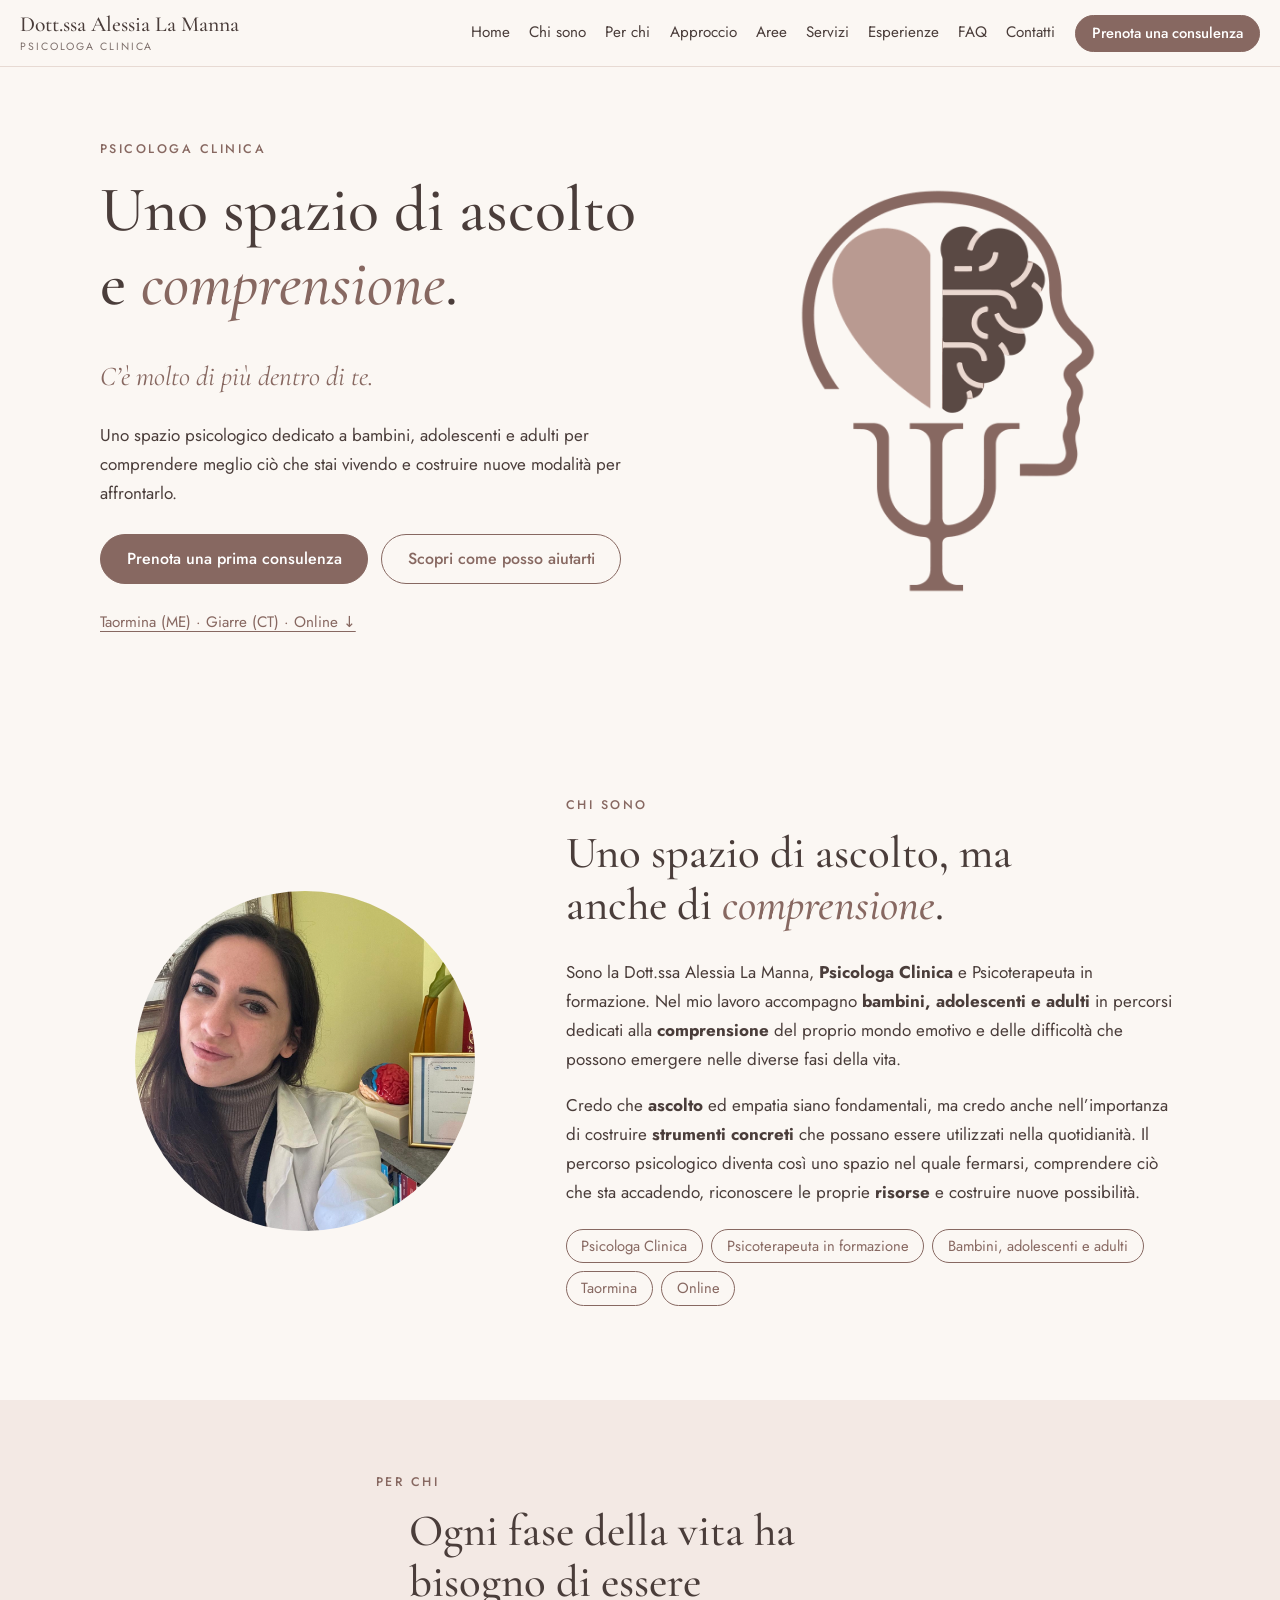
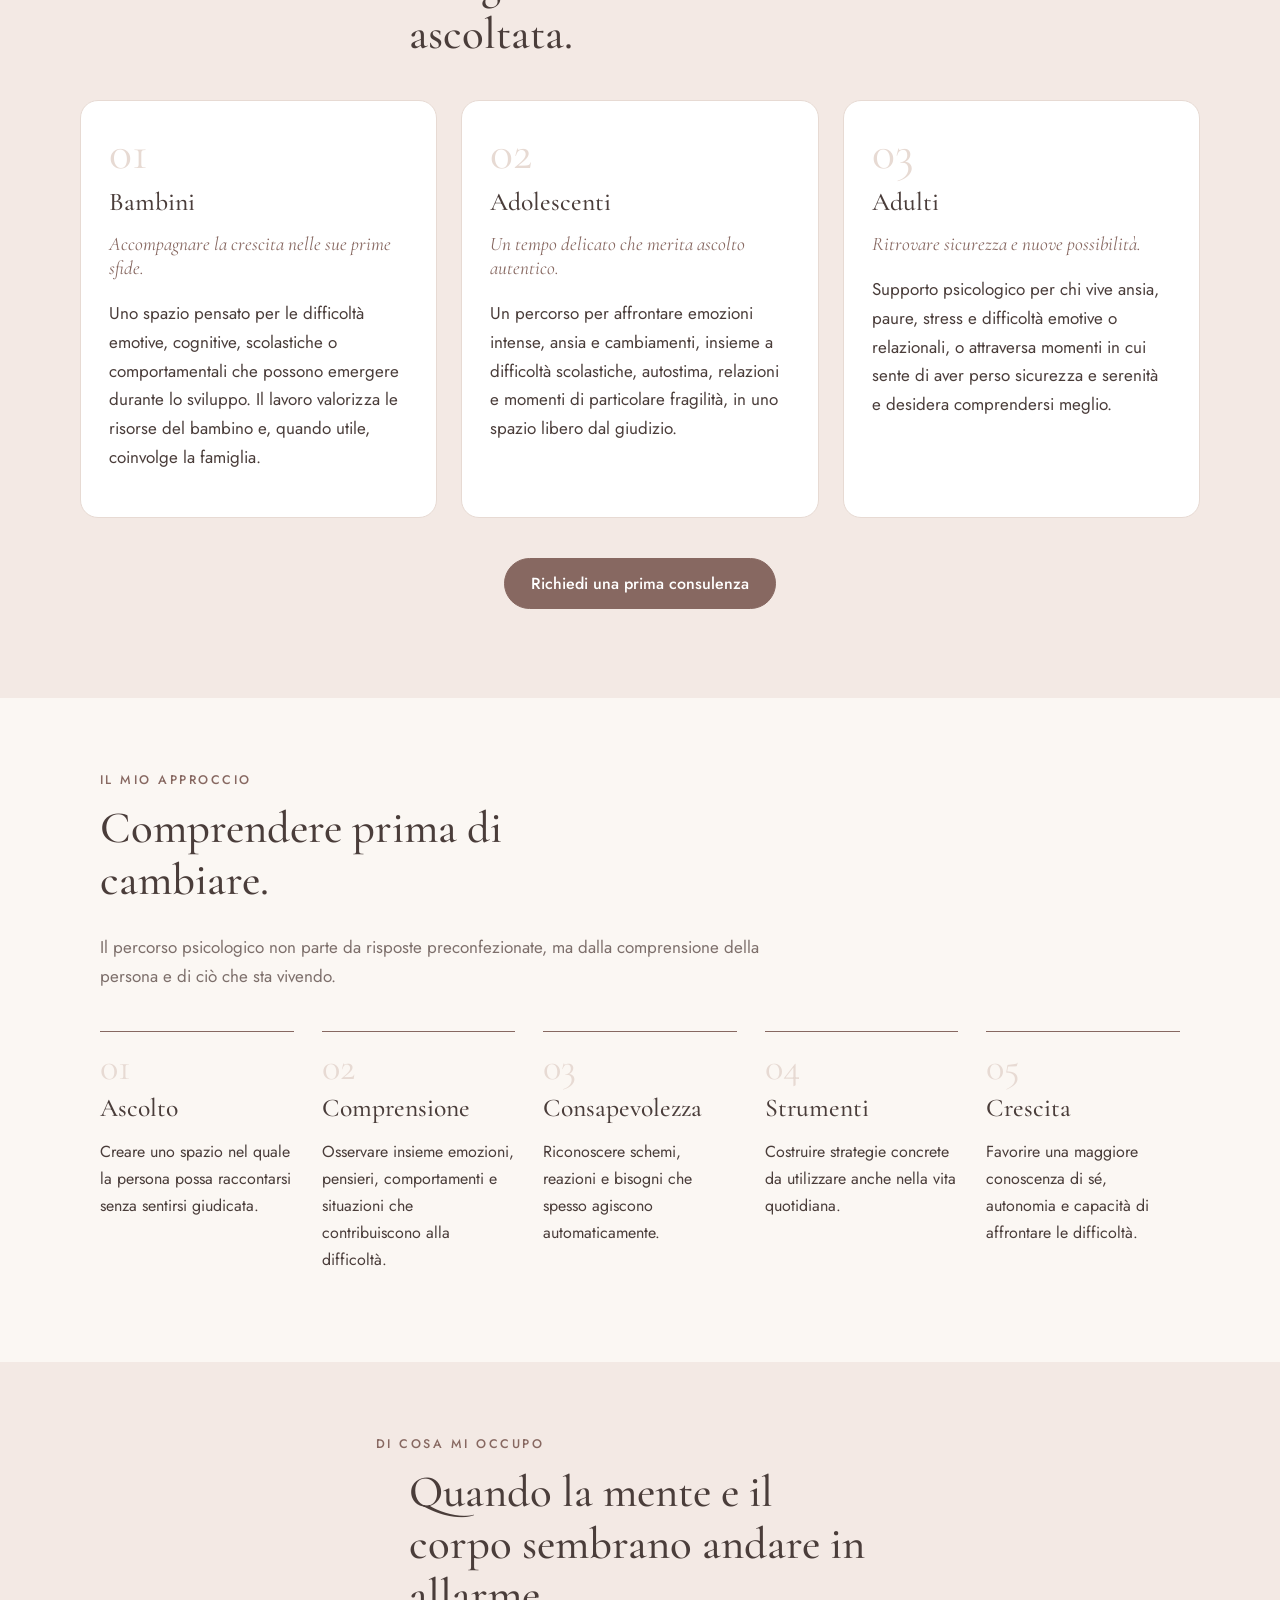
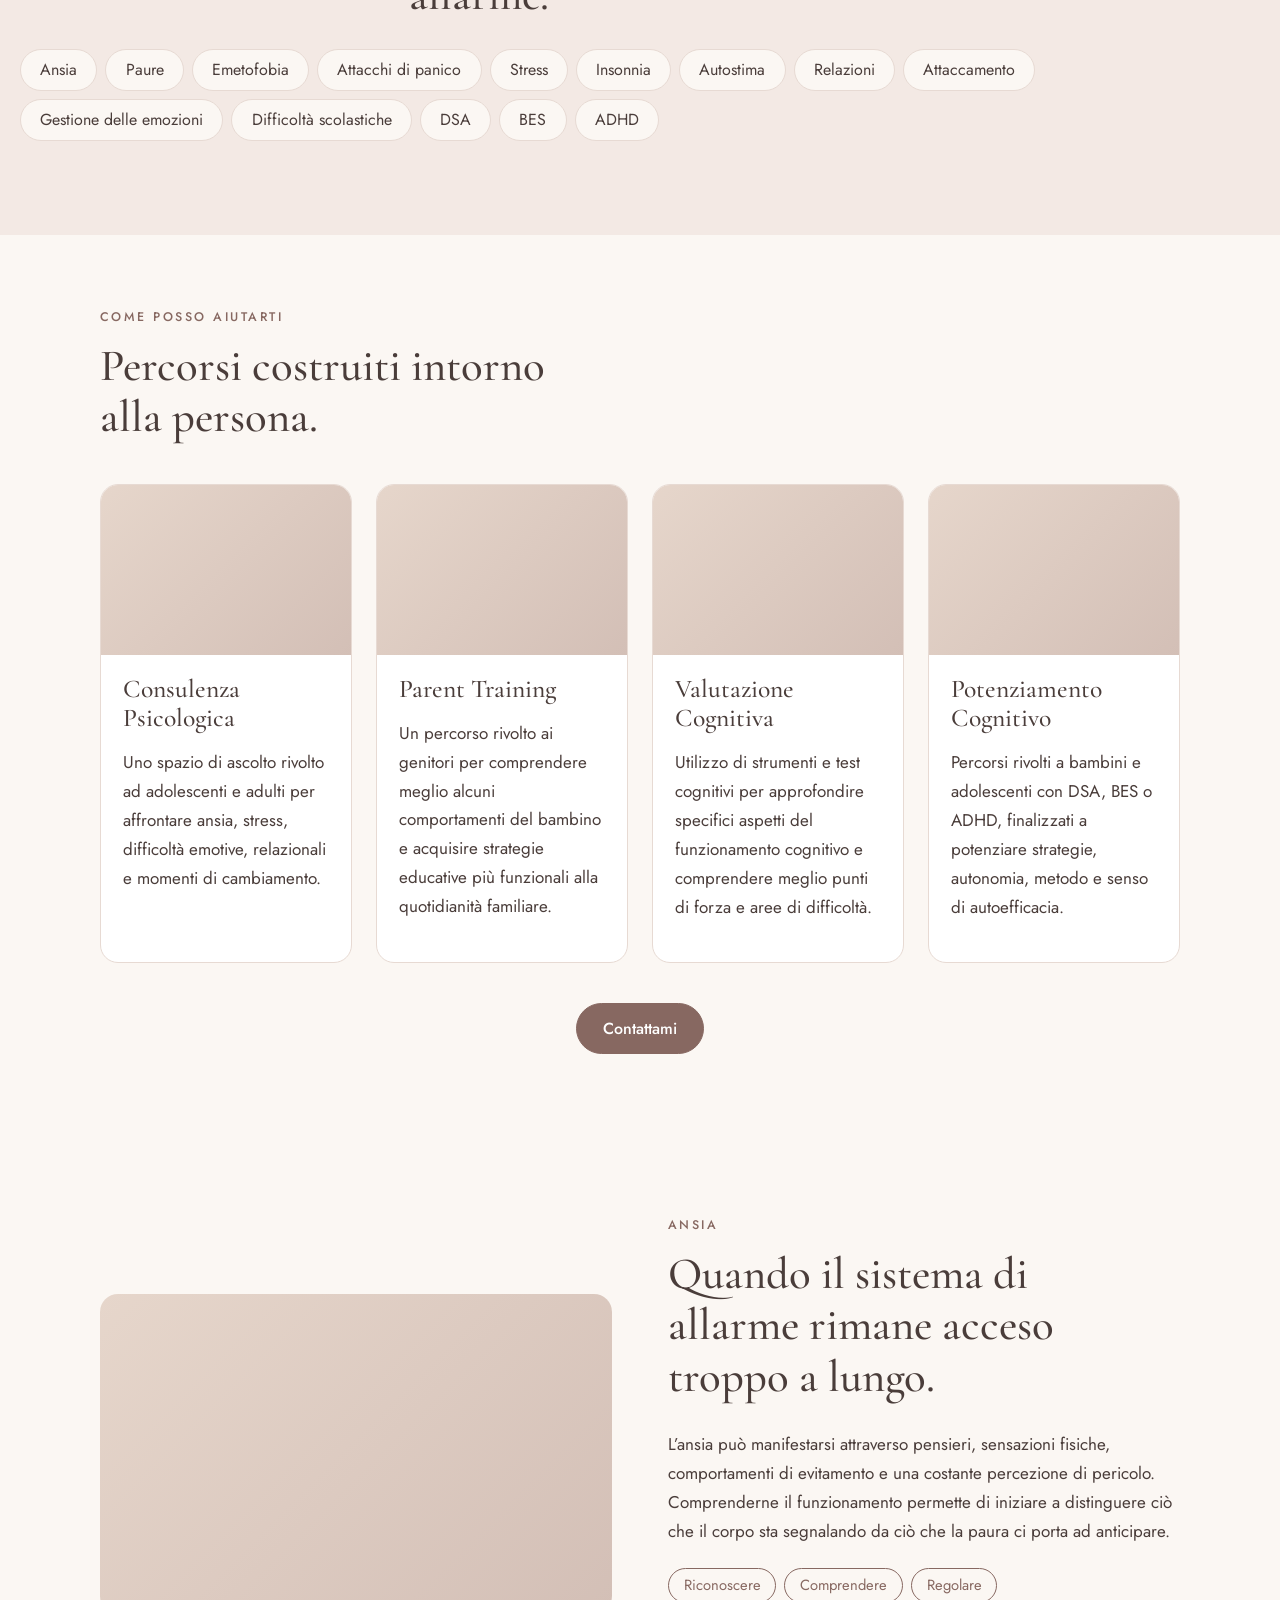
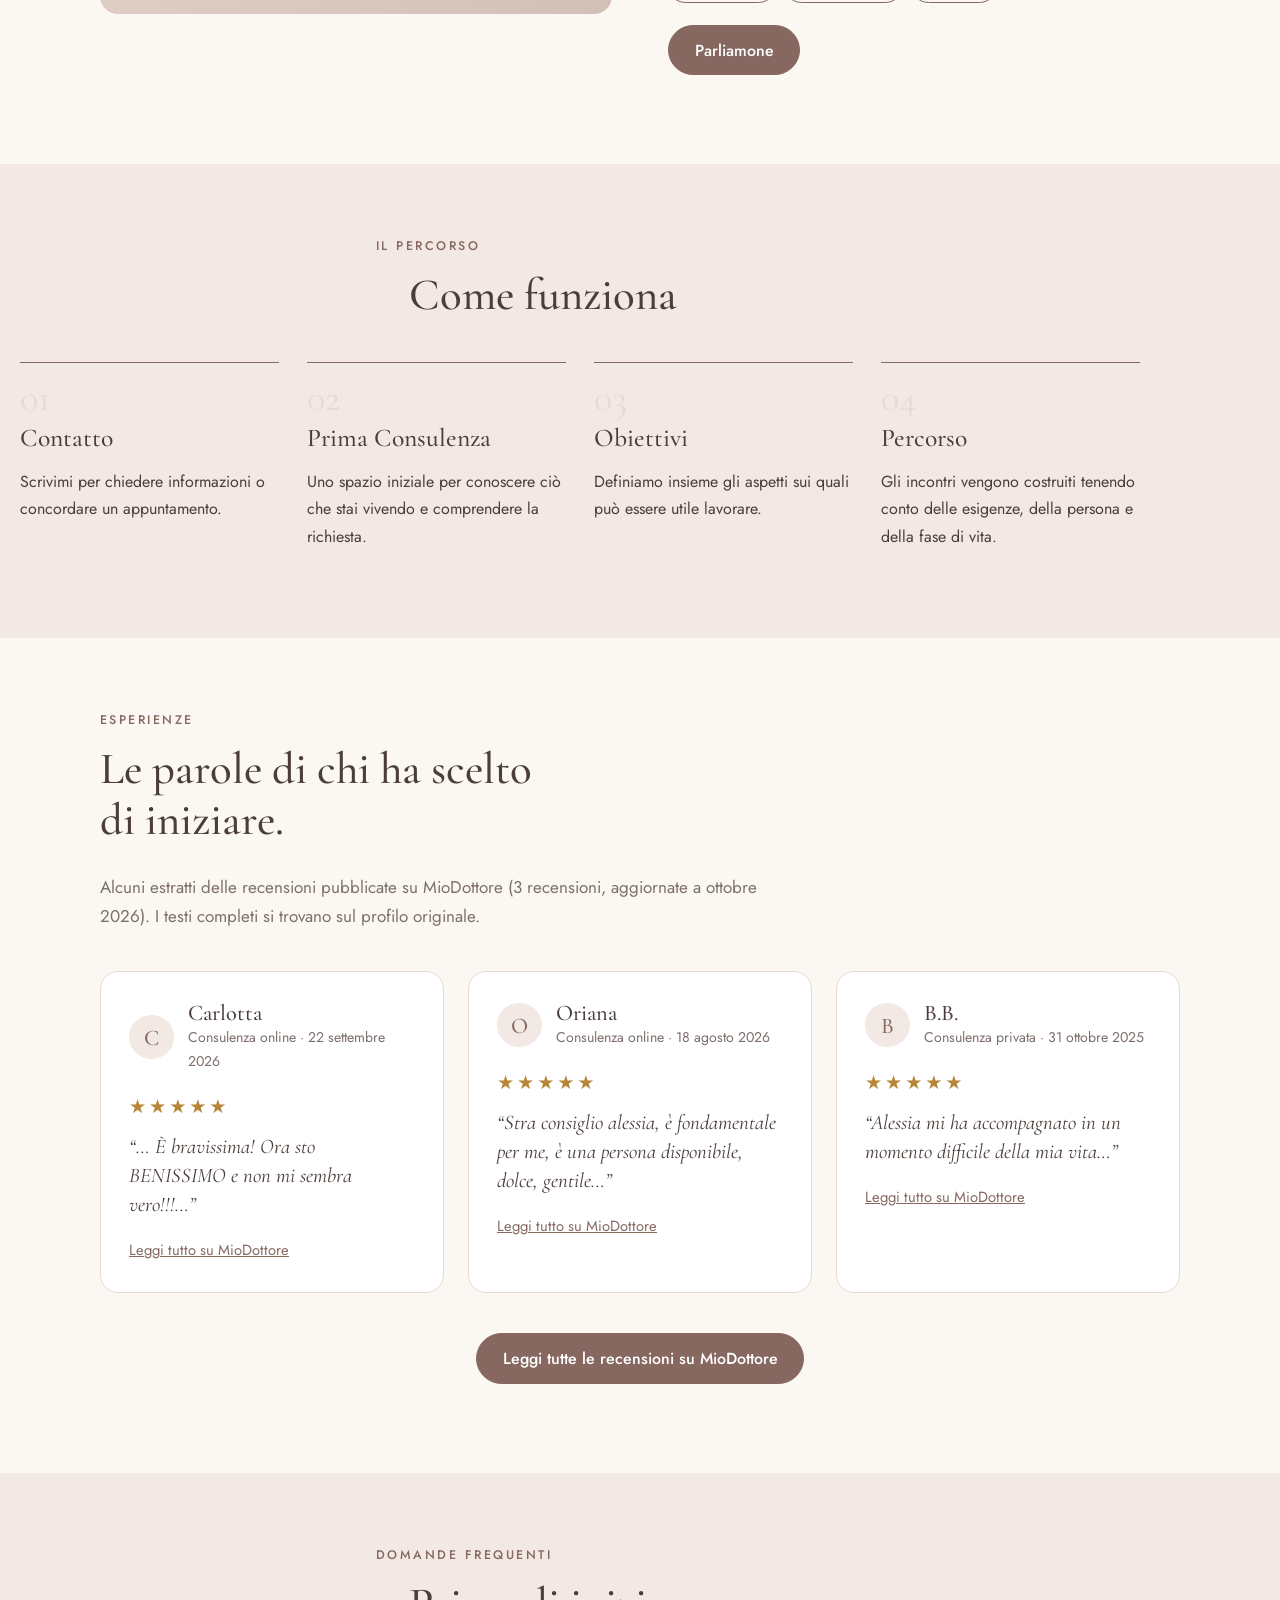
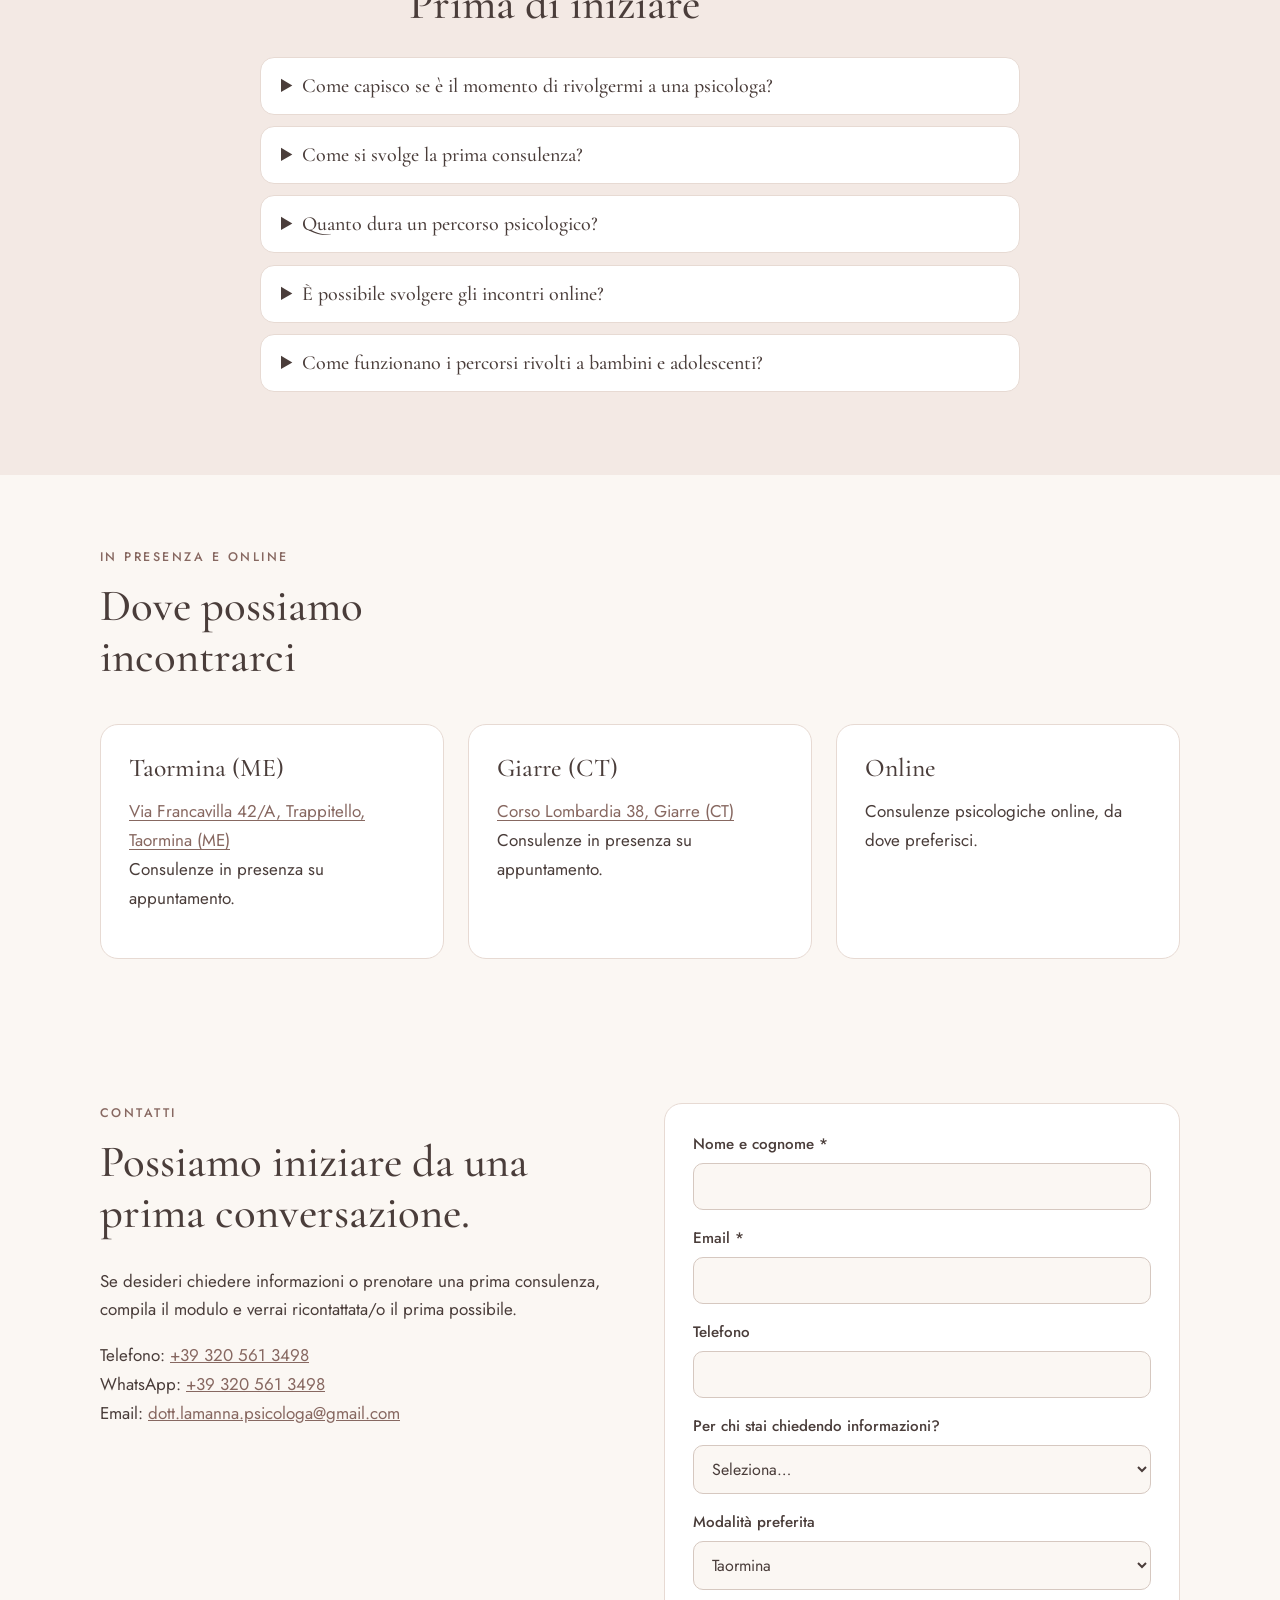
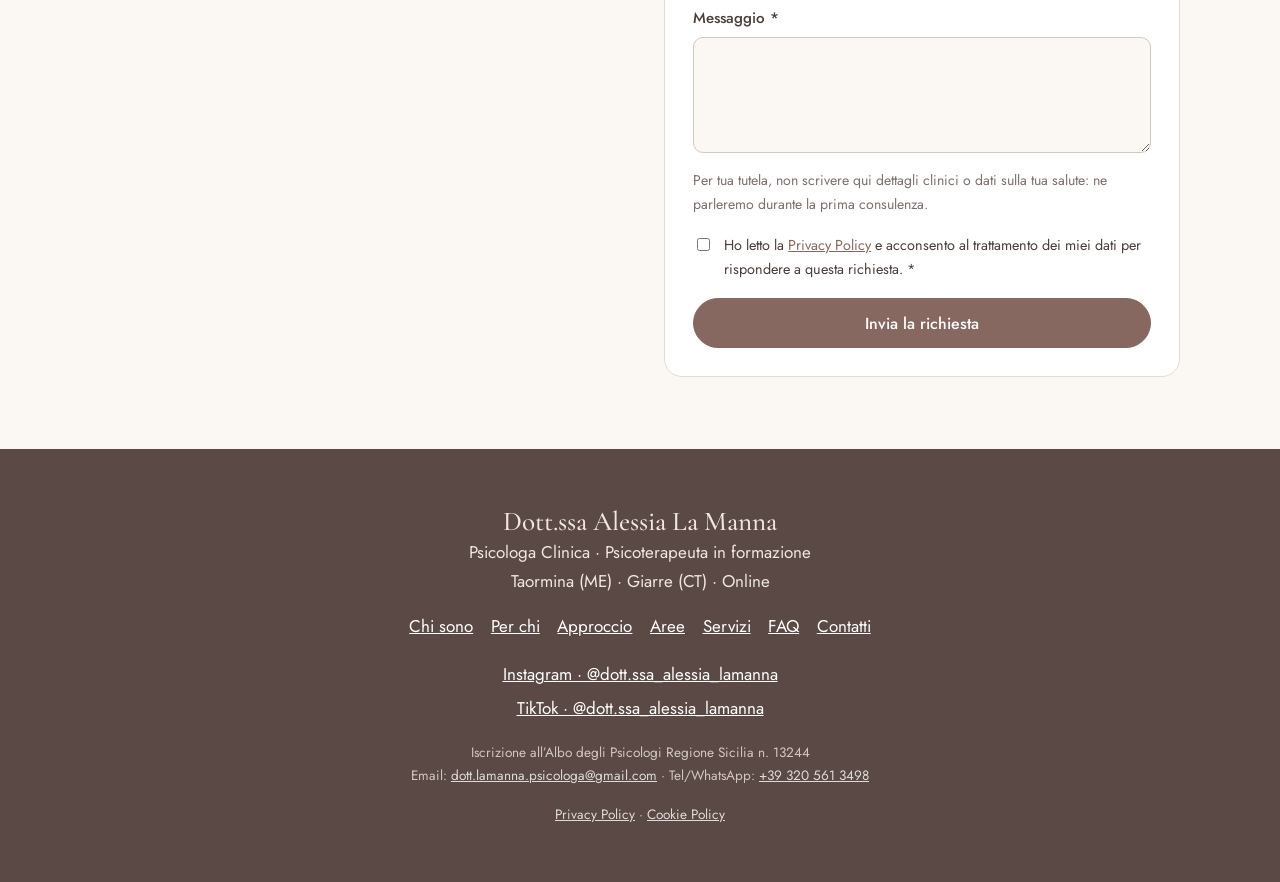
==== commit 475660e9: "Added favicons and some corrections" ====
--- a/index.html
+++ b/index.html
@@ -13,6 +13,9 @@
 <meta property="og:locale" content="it_IT">
 <meta property="og:image" content="https://alessialamannapsicologa.it/images/og-image.png">
 <meta name="twitter:card" content="summary_large_image">
+<link rel="icon" href="/favicon.ico" sizes="48x48">
+<link rel="icon" type="image/png" href="/icon-192.png" sizes="192x192">
+<link rel="apple-touch-icon" href="/apple-touch-icon.png" sizes="192x192">
 <link rel="stylesheet" href="style.css">
 </head>
 <body>
@@ -165,25 +168,25 @@
 <section id="esperienze" class="section">
   <p class="label">Esperienze</p>
   <h2>Le parole di chi ha scelto di iniziare.</h2>
-  <p class="intro">Una sintesi dei punti salienti delle recensioni pubblicate su MioDottore (3 recensioni, aggiornate a ottobre 2026). Il testo integrale si trova sul profilo originale.</p>
+  <p class="intro">Alcuni estratti delle recensioni pubblicate su MioDottore (3 recensioni, aggiornate a ottobre 2026). I testi completi si trovano sul profilo originale.</p>
   <div class="cards three reviews">
     <article class="review">
       <header><span class="avatar" aria-hidden="true">C</span><div><h3>Carlotta</h3><p class="meta">Consulenza online · 22 settembre 2026</p></div></header>
       <p class="stars" role="img" aria-label="5 stelle su 5">★★★★★</p>
-      <ul class="hl"><li>Preparazione</li><li>Professionalità</li><li>Serenità ritrovata</li></ul>
-      <p>Racconta di stare molto meglio dopo il percorso svolto online e ringrazia per la preparazione e la professionalità della dottoressa.</p>
+      <blockquote><p>“… È bravissima! Ora sto BENISSIMO e non mi sembra vero!!!…”</p></blockquote>
+      <a class="more" href="https://www.miodottore.it/profilo/alessia-la-manna#profile-reviews" target="_blank" rel="noopener">Leggi tutto su MioDottore</a>
     </article>
     <article class="review">
       <header><span class="avatar" aria-hidden="true">O</span><div><h3>Oriana</h3><p class="meta">Consulenza online · 18 agosto 2026</p></div></header>
       <p class="stars" role="img" aria-label="5 stelle su 5">★★★★★</p>
-      <ul class="hl"><li>Disponibilità</li><li>Empatia</li><li>Rapporto di fiducia</li></ul>
-      <p>Si è sentita capita e accompagnata in un periodo difficile, ha lavorato su di sé e si trova benissimo anche con le sedute a distanza in videochiamata.</p>
+      <blockquote><p>“Stra consiglio alessia, è fondamentale per me, è una persona disponibile, dolce, gentile…”</p></blockquote>
+      <a class="more" href="https://www.miodottore.it/profilo/alessia-la-manna#profile-reviews" target="_blank" rel="noopener">Leggi tutto su MioDottore</a>
     </article>
     <article class="review">
       <header><span class="avatar" aria-hidden="true">B</span><div><h3>B.B.</h3><p class="meta">Consulenza privata · 31 ottobre 2025</p></div></header>
       <p class="stars" role="img" aria-label="5 stelle su 5">★★★★★</p>
-      <ul class="hl"><li>Consapevolezza</li><li>Professionalità</li><li>Ascolto</li></ul>
-      <p>Descrive un percorso che lo ha aiutato a conoscersi meglio, a riconoscere bisogni e aspirazioni e a fare scelte importanti. Consiglia la dottoressa.</p>
+      <blockquote><p>“Alessia mi ha accompagnato in un momento difficile della mia vita…”</p></blockquote>
+      <a class="more" href="https://www.miodottore.it/profilo/alessia-la-manna#profile-reviews" target="_blank" rel="noopener">Leggi tutto su MioDottore</a>
     </article>
   </div>
   <p class="center"><a class="btn" href="https://www.miodottore.it/profilo/alessia-la-manna#profile-reviews" target="_blank" rel="noopener">Leggi tutte le recensioni su MioDottore</a></p>
@@ -237,7 +240,7 @@
     </label>
     <label>Messaggio *<textarea name="messaggio" rows="4" required></textarea></label>
     <p class="note">Per tua tutela, non scrivere qui dettagli clinici o dati sulla tua salute: ne parleremo durante la prima consulenza.</p>
-    <label class="check"><input type="checkbox" required> Ho letto la <a href="privacy.html">Privacy Policy</a> e acconsento al trattamento dei miei dati per rispondere a questa richiesta. *</label>
+    <label class="check"><input type="checkbox" required><span>Ho letto la <a href="privacy.html">Privacy Policy</a> e acconsento al trattamento dei miei dati per rispondere a questa richiesta. *</span></label>
     <button class="btn" type="submit">Invia la richiesta</button>
   </form>
 </section>
--- a/style.css
+++ b/style.css
@@ -153,7 +153,7 @@
 /* Logo in alto e link alle sedi */
 .hero-logo { display: flex; justify-content: flex-start; align-items: center; margin-bottom: .5rem; }
 .hero-logo[hidden] { display: none; }
-.hero-logo img { width: min(60%, 220px); height: auto; }
+.hero-logo img { width: min(42%, 150px); height: auto; }
 .where a { color: var(--accent); text-decoration: underline; text-underline-offset: .25em; }
 .where a:hover { color: var(--deep); }
 .addr { color: var(--accent); text-underline-offset: .2em; }
@@ -165,8 +165,6 @@
 .review .meta { margin: 0; font-size: .88rem; color: var(--muted); }
 .avatar { flex: none; width: 2.8rem; height: 2.8rem; border-radius: 50%; background: var(--blush); color: var(--accent); display: grid; place-items: center; font: 500 1.4rem var(--serif); }
 .stars { color: #b8863b; font-size: 1.2rem; letter-spacing: .15em; margin: 0 0 .6rem; }
-.hl { list-style: none; display: flex; flex-wrap: wrap; gap: .4rem; padding: 0; margin: 0 0 1rem; }
-.hl li { background: var(--blush); color: var(--deep); border-radius: 999px; padding: .2em .8em; font-size: .88rem; }
 
 /* Scorrimento: le sezioni compaiono con una dissolvenza leggera */
 .site-header { transition: box-shadow .3s ease; }
@@ -178,5 +176,15 @@
 
 @media (min-width: 821px) {
   .hero-logo { order: 2; justify-content: center; }
-  .hero-logo img { width: min(100%, 340px); }
+  .hero-logo img { width: min(100%, 300px); }
 }
+
+/* Modulo: il consenso resta in un unico blocco di testo accanto alla casella */
+form .check { display: flex; align-items: flex-start; gap: .7rem; }
+form .check input { flex: none; margin-top: .3rem; }
+form .check span { flex: 1; min-width: 0; }
+
+/* Recensioni: estratti */
+.review blockquote { margin: 0 0 1rem; padding: 0; }
+.review blockquote p { font: italic 400 1.3rem/1.4 var(--serif); color: var(--ink); margin: 0; }
+.review .more { font-size: .92rem; }
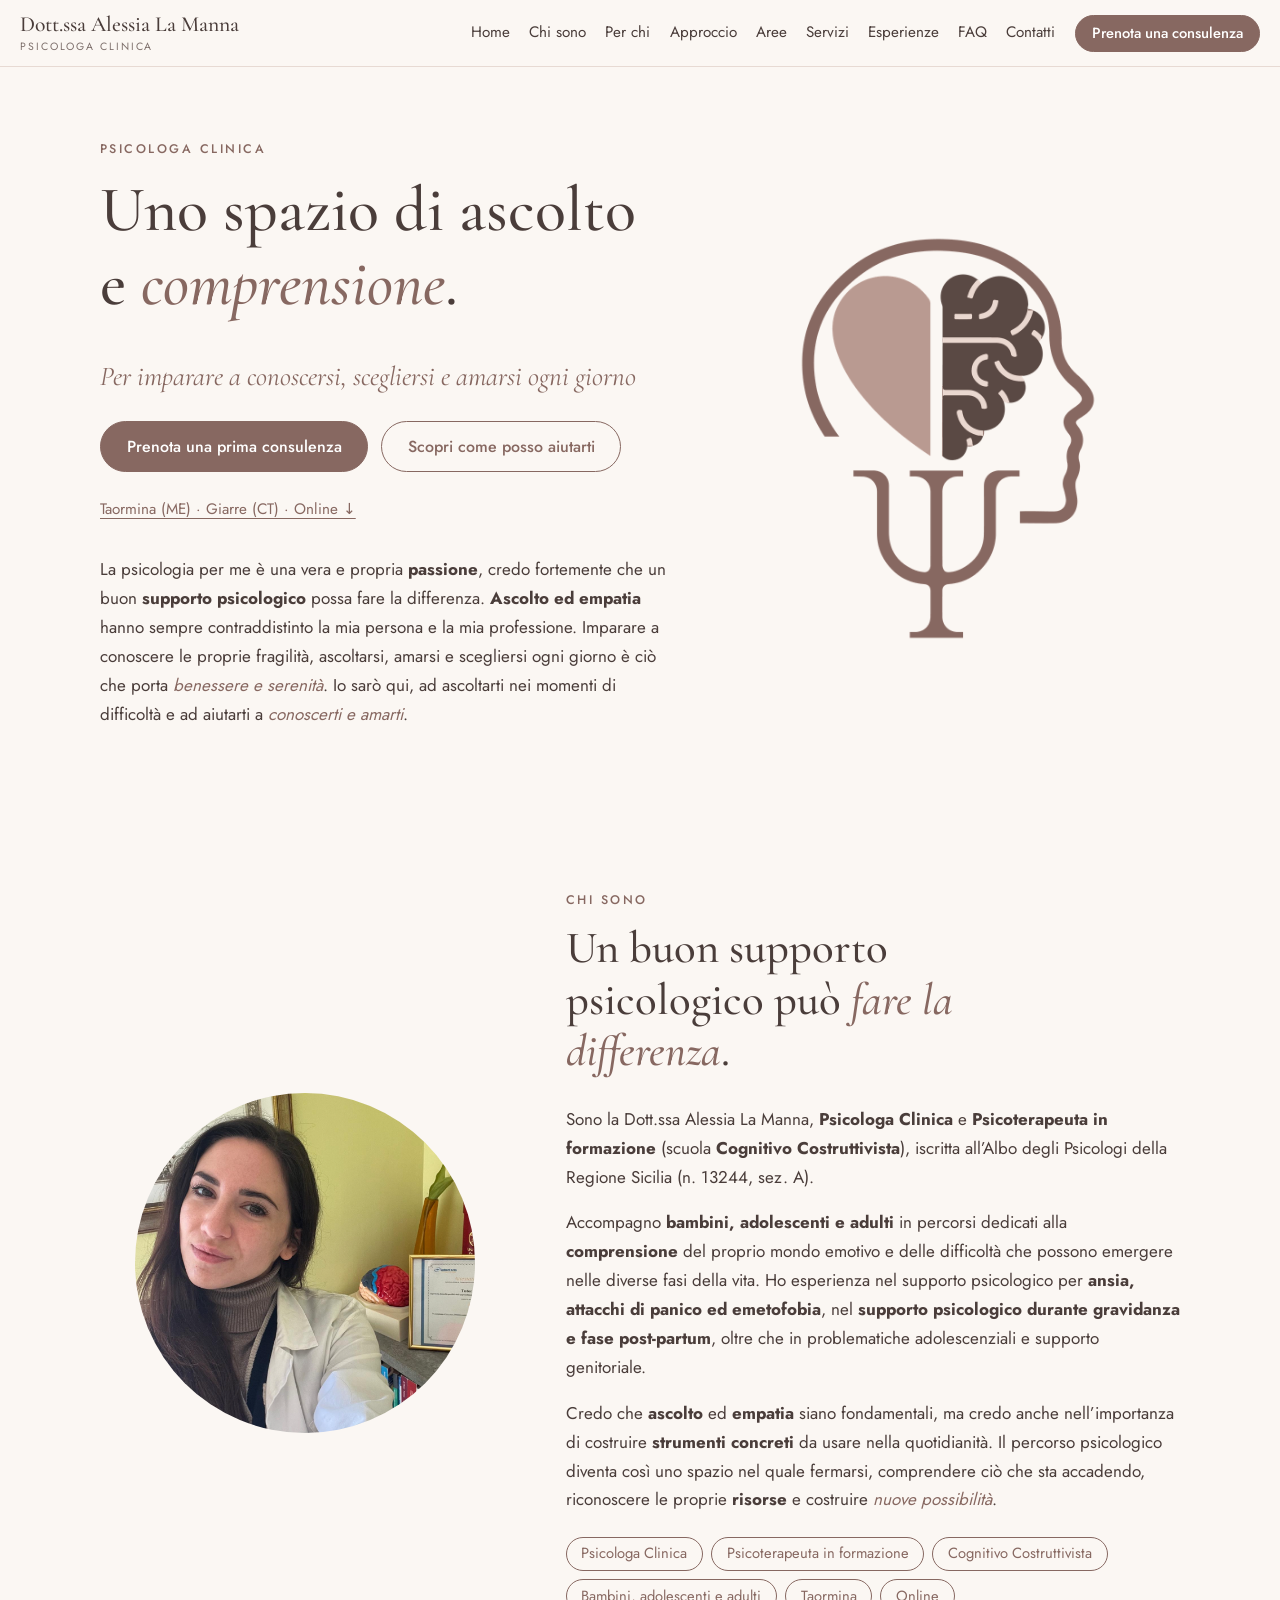
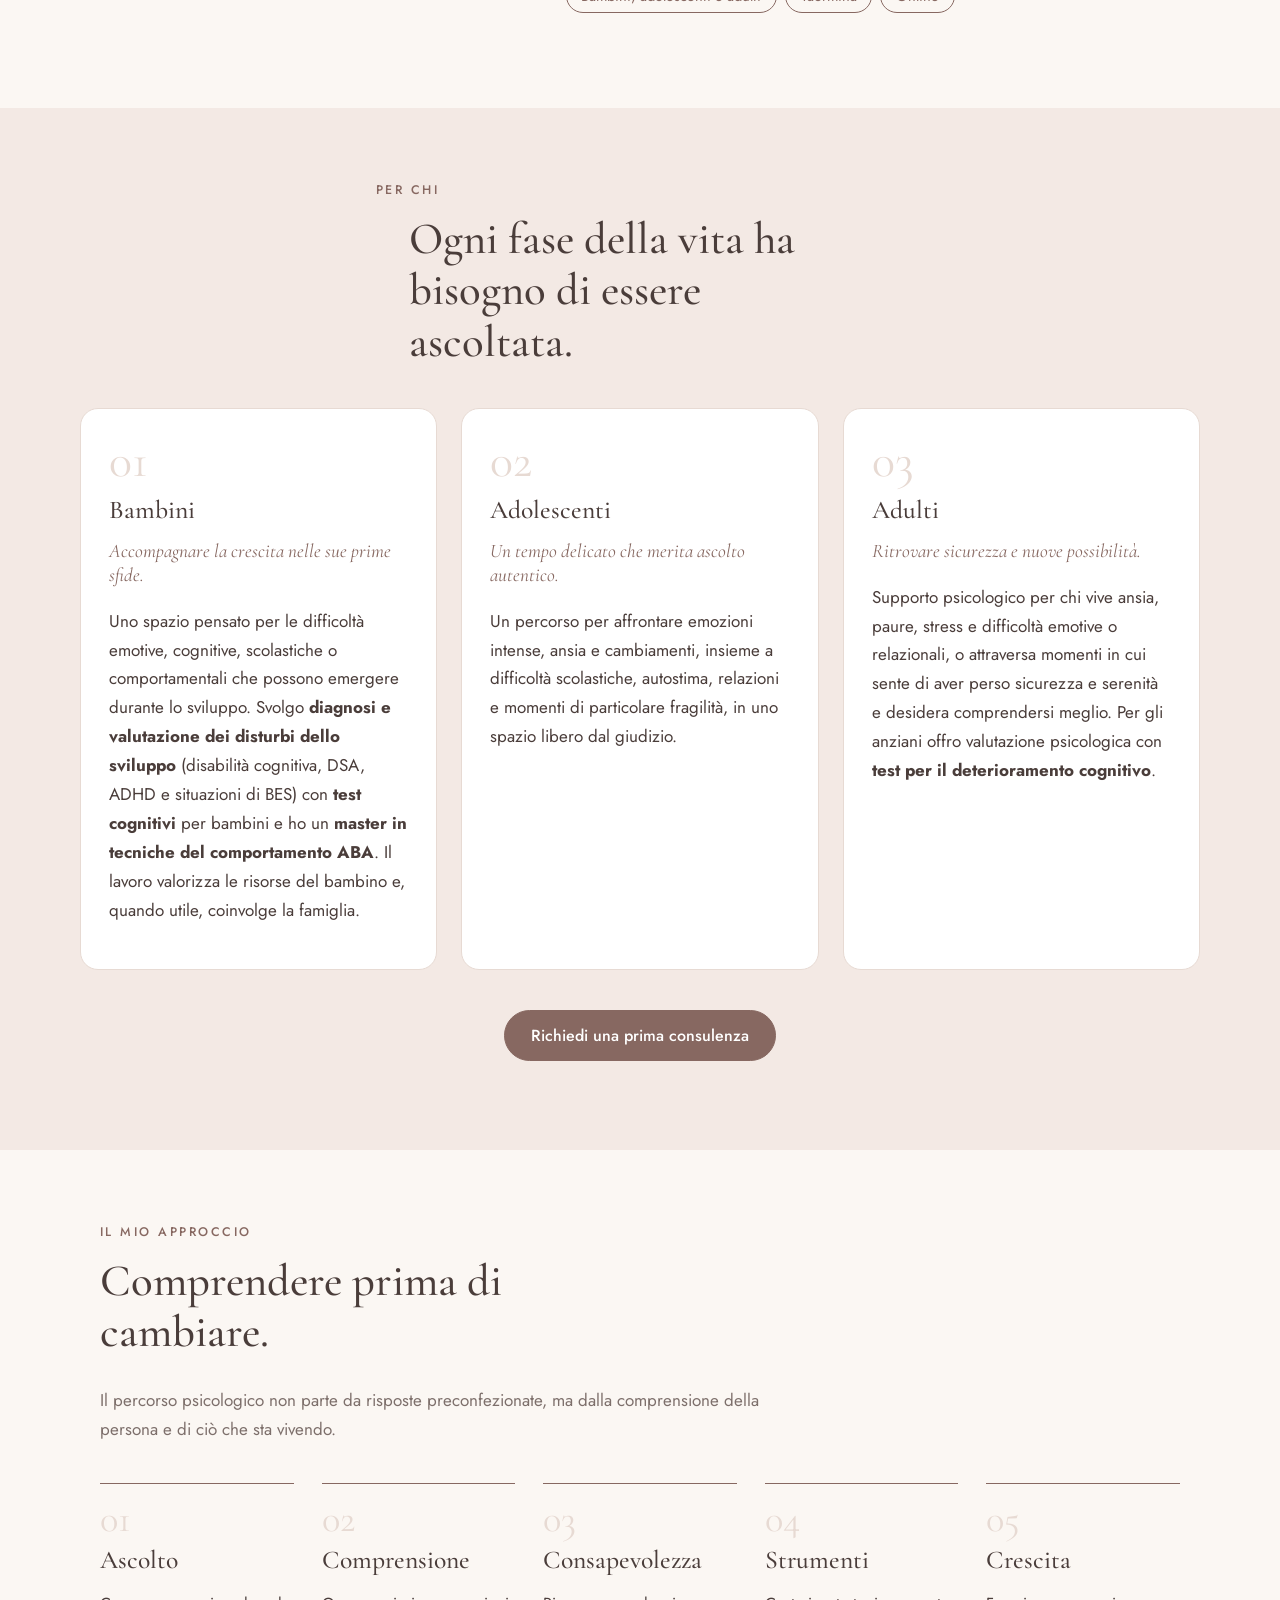
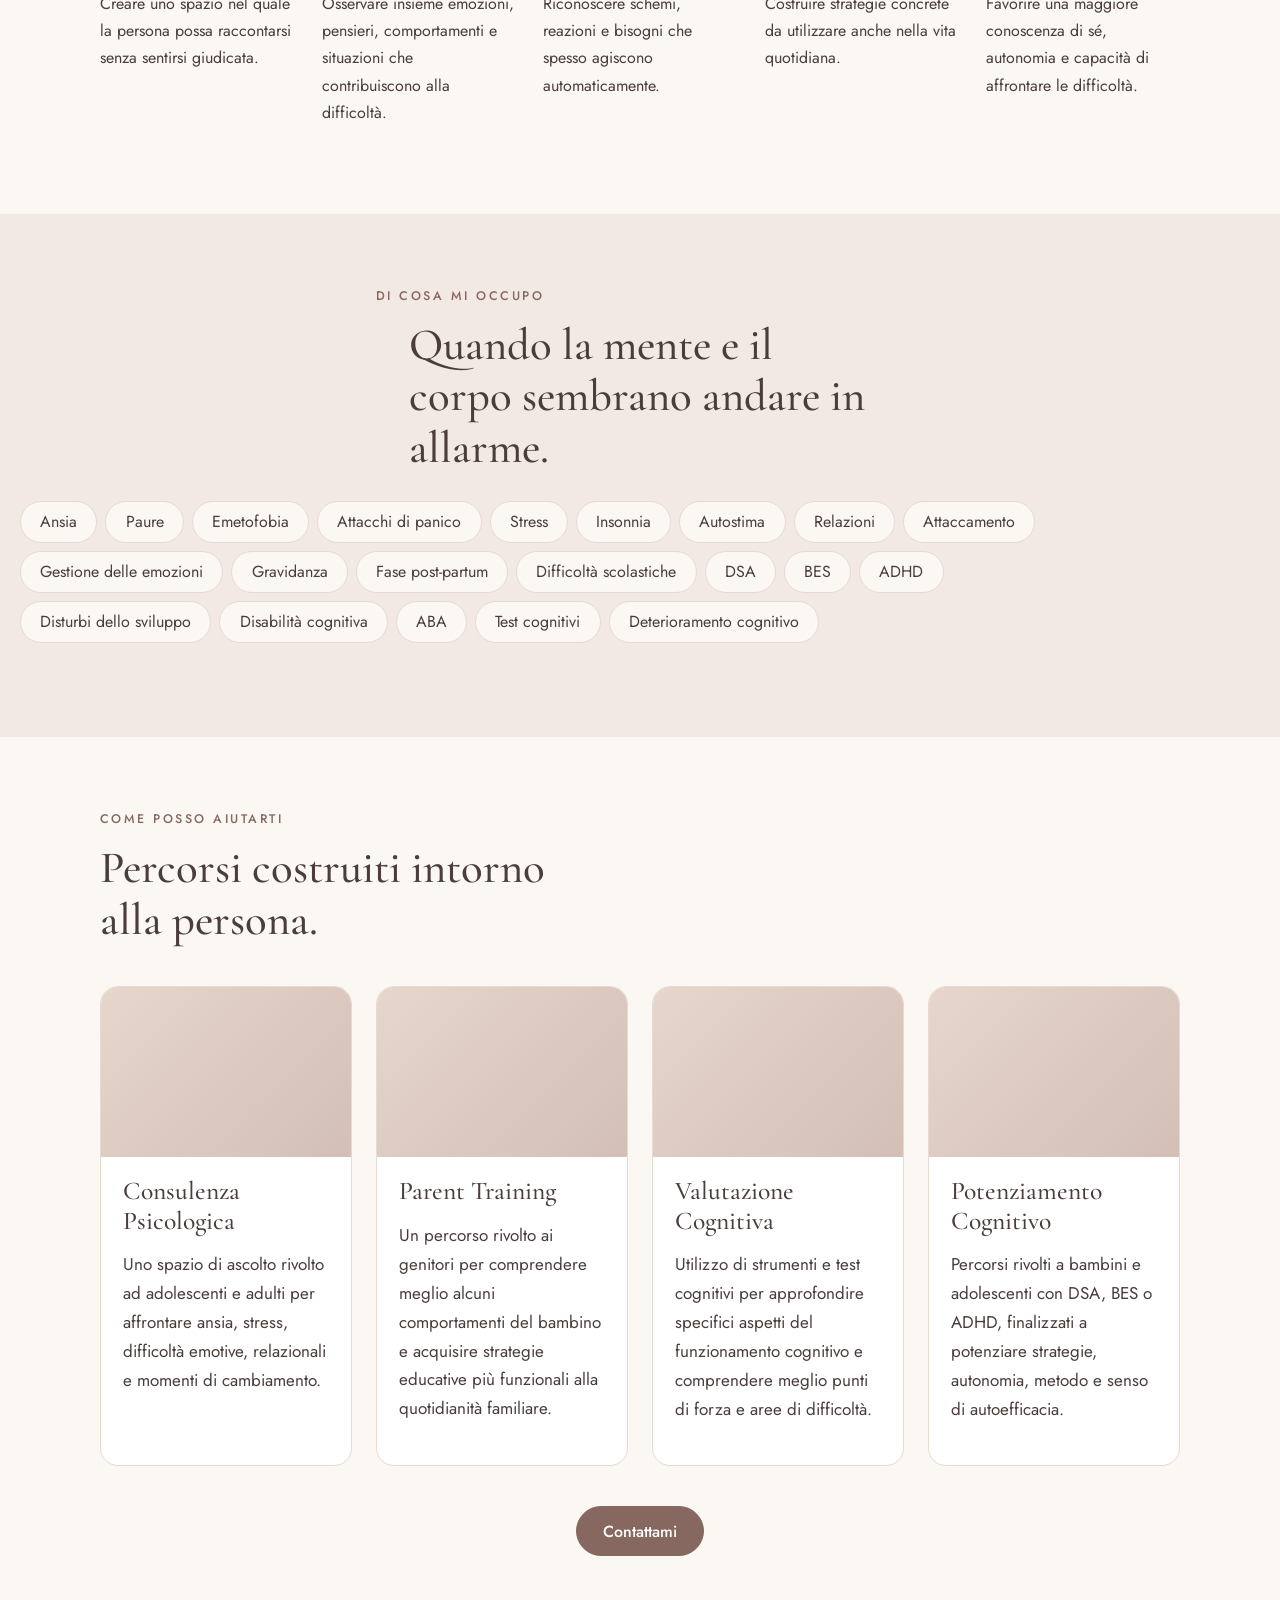
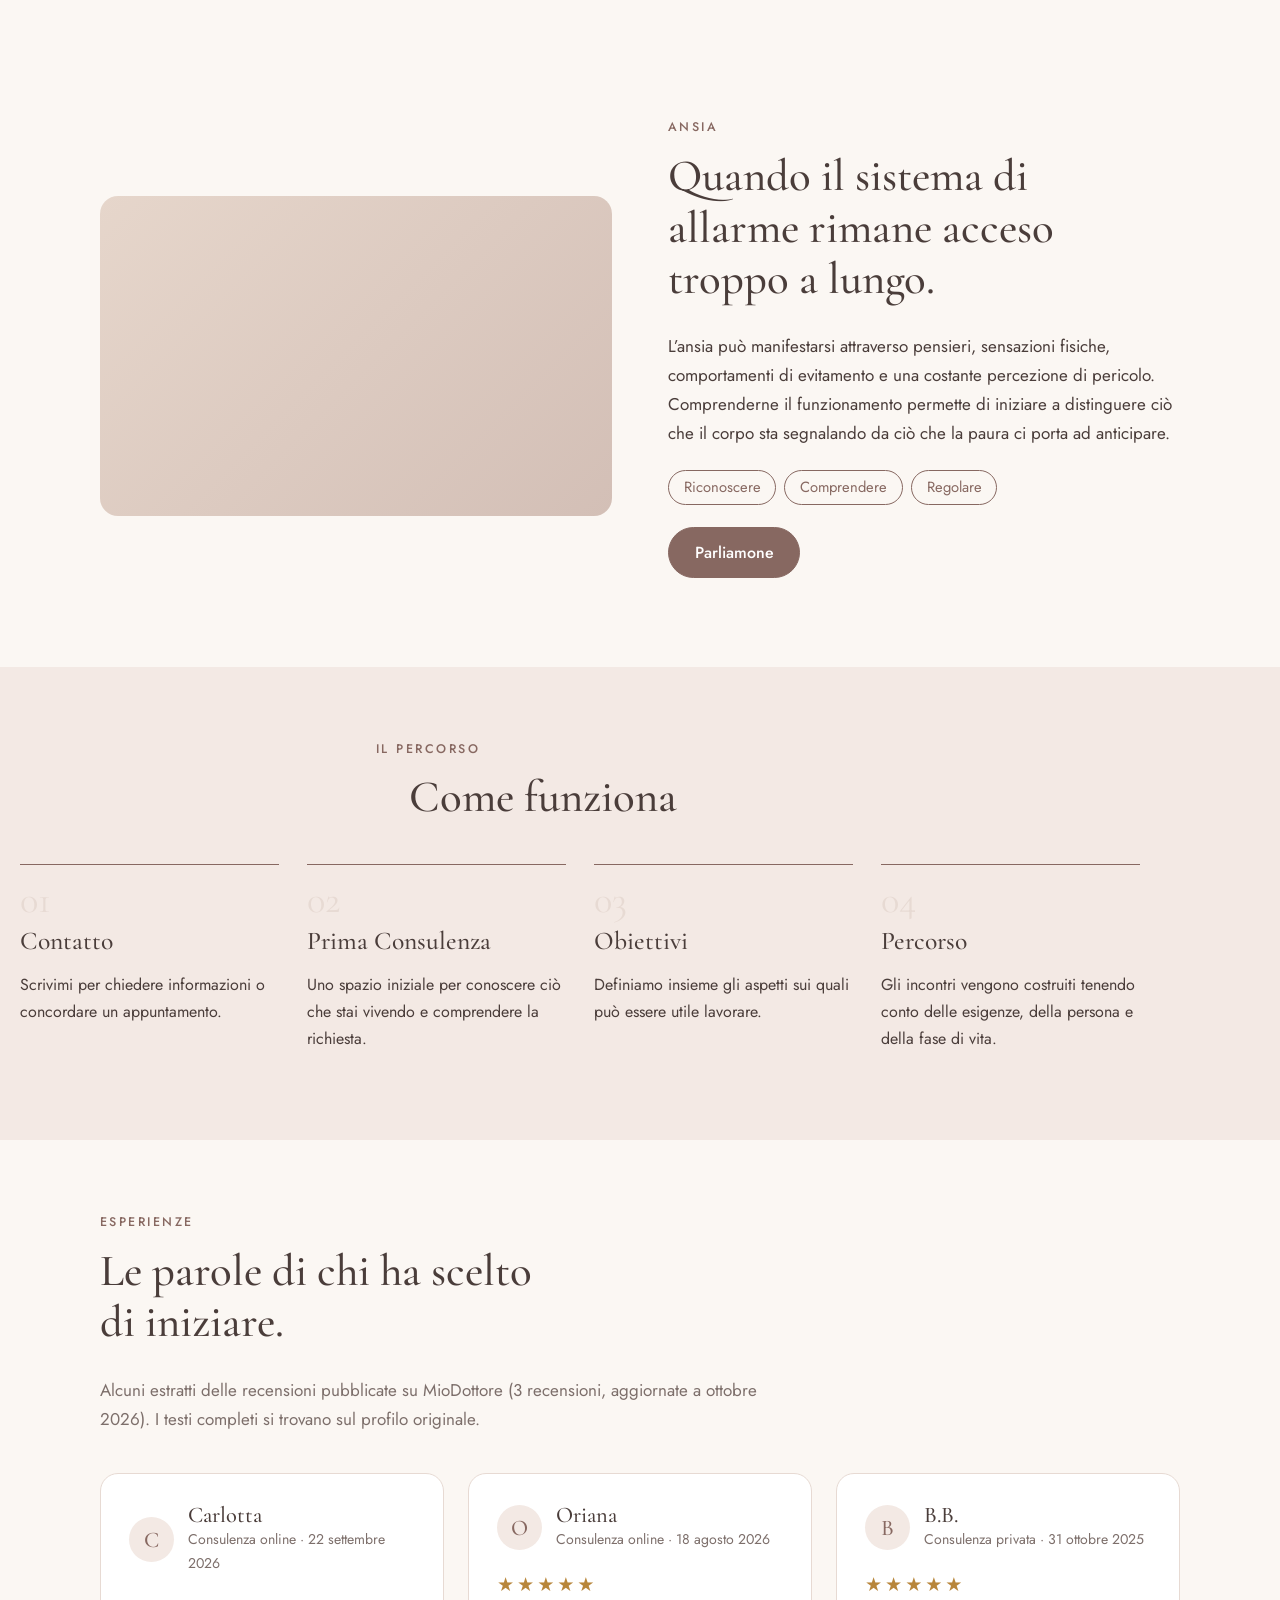
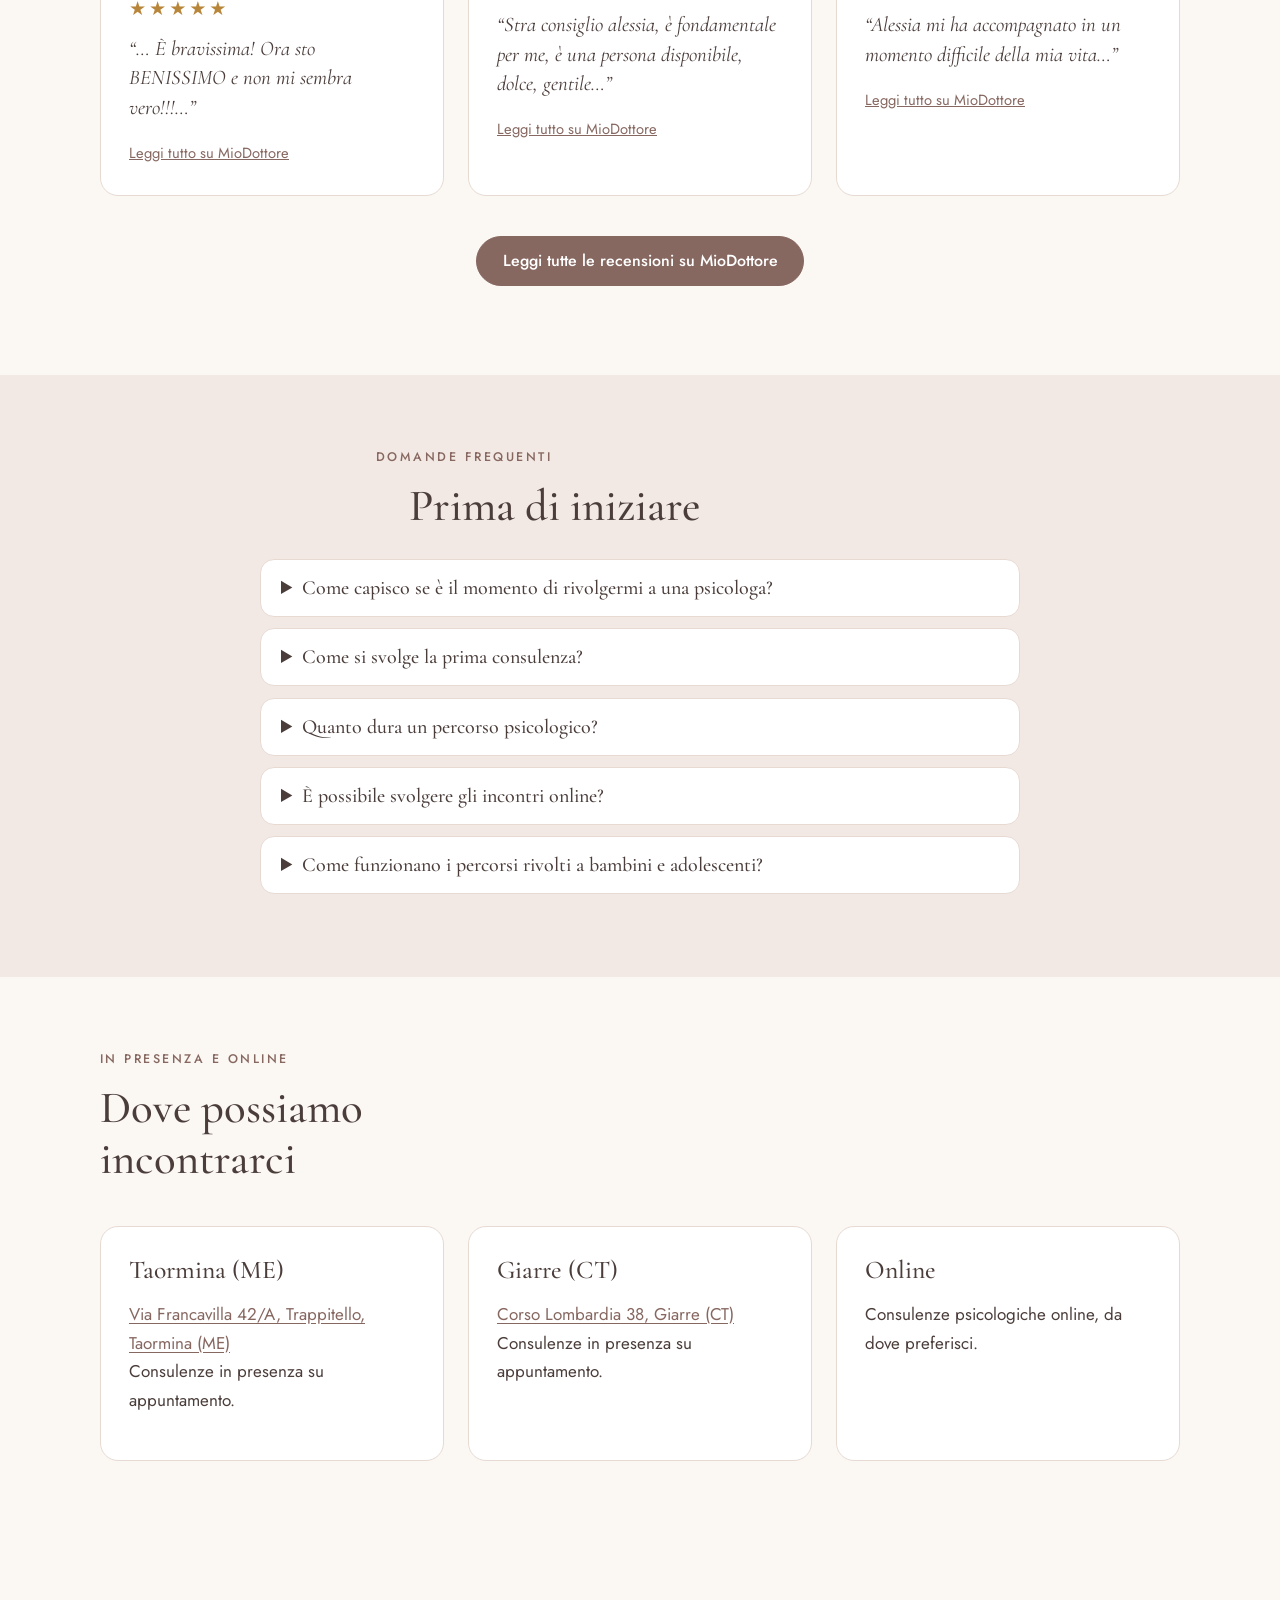
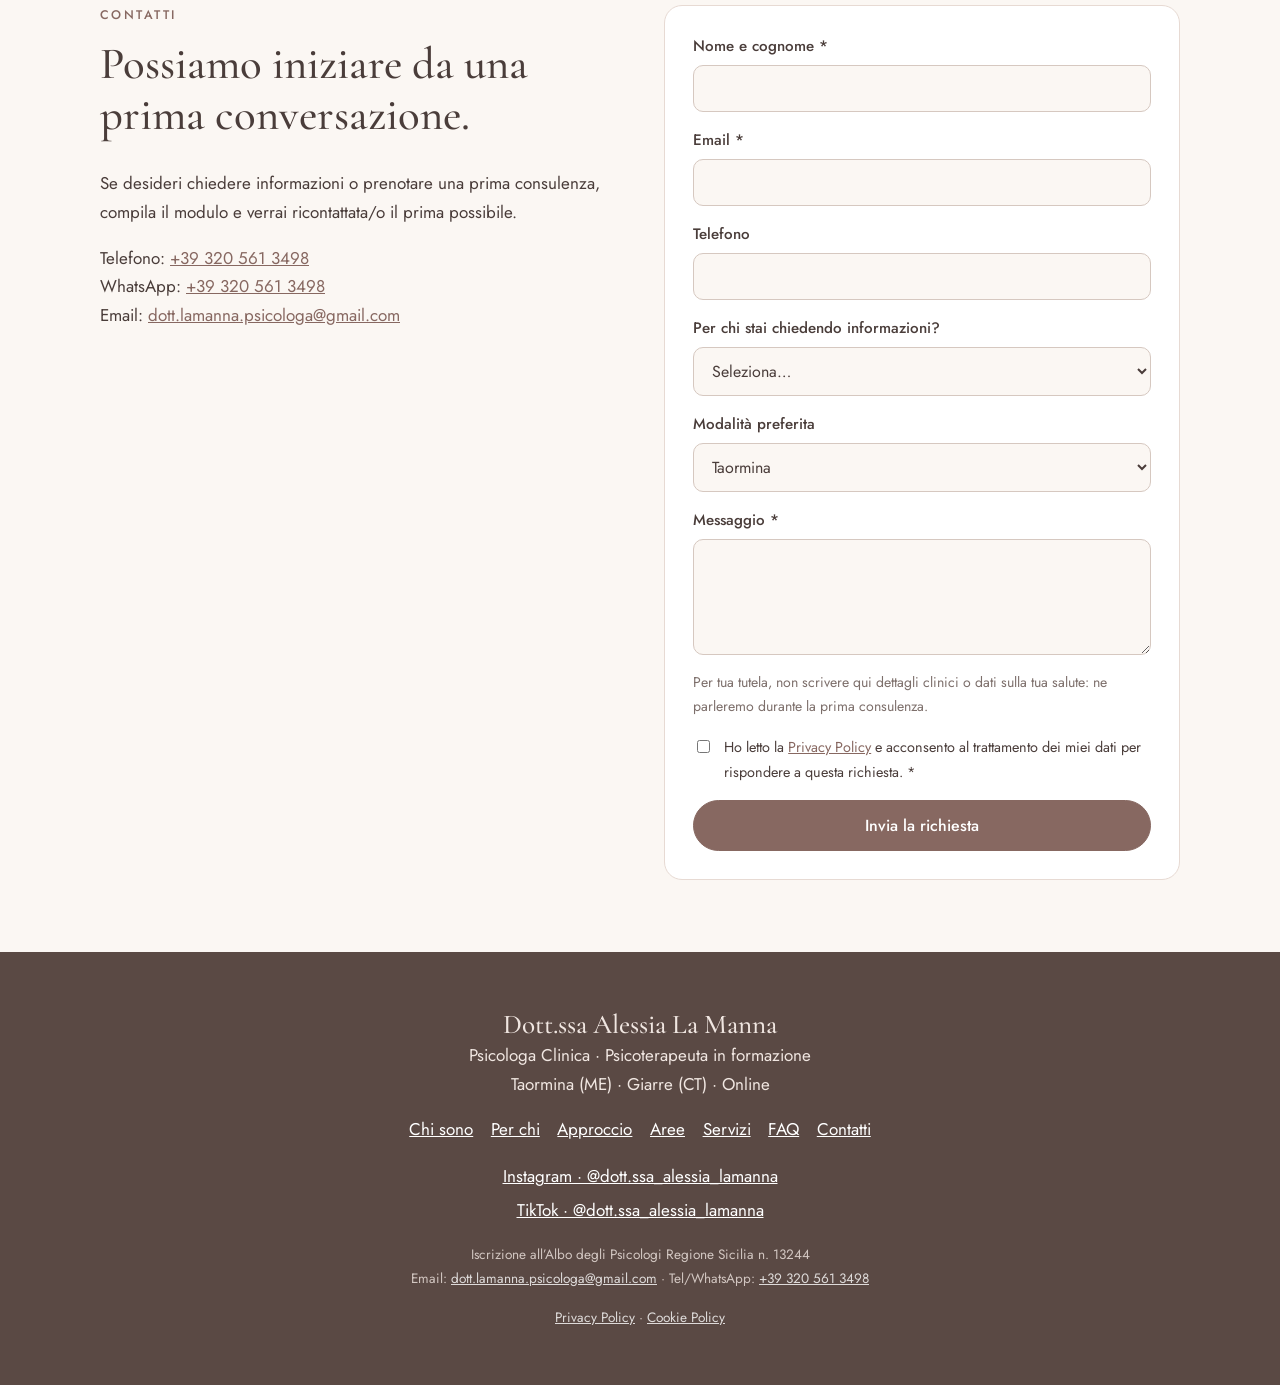
==== commit 3f5f7eae: "Updated index and style" ====
--- a/index.html
+++ b/index.html
@@ -46,13 +46,13 @@
   <div class="hero-text">
     <p class="label">Psicologa Clinica</p>
     <h1>Uno spazio di ascolto e <em>comprensione</em>.</h1>
-    <p class="lead">C’è molto di più dentro di te.</p>
-    <p>Uno spazio psicologico dedicato a bambini, adolescenti e adulti per comprendere meglio ciò che stai vivendo e costruire nuove modalità per affrontarlo.</p>
+    <p class="lead">Per imparare a conoscersi, scegliersi e amarsi ogni giorno</p>
     <p class="actions">
       <a class="btn" href="#contatti">Prenota una prima consulenza</a>
       <a class="btn btn-ghost" href="#per-chi">Scopri come posso aiutarti</a>
     </p>
     <p class="where"><a href="#dove">Taormina (ME) · Giarre (CT) · Online<span aria-hidden="true"> ↓</span></a></p>
+    <p>La psicologia per me è una vera e propria <strong>passione</strong>, credo fortemente che un buon <strong>supporto psicologico</strong> possa fare la differenza. <strong>Ascolto ed empatia</strong> hanno sempre contraddistinto la mia persona e la mia professione. Imparare a conoscere le proprie fragilità, ascoltarsi, amarsi e scegliersi ogni giorno è ciò che porta <em>benessere e serenità</em>. Io sarò qui, ad ascoltarti nei momenti di difficoltà e ad aiutarti a <em>conoscerti e amarti</em>.</p>
   </div>
 </section>
 
@@ -62,11 +62,12 @@
   </div>
   <div>
     <p class="label">Chi sono</p>
-    <h2>Uno spazio di ascolto, ma anche di <em>comprensione</em>.</h2>
-    <p>Sono la Dott.ssa Alessia La Manna, <strong>Psicologa Clinica</strong> e Psicoterapeuta in formazione. Nel mio lavoro accompagno <strong>bambini, adolescenti e adulti</strong> in percorsi dedicati alla <strong>comprensione</strong> del proprio mondo emotivo e delle difficoltà che possono emergere nelle diverse fasi della vita.</p>
-    <p>Credo che <strong>ascolto</strong> ed empatia siano fondamentali, ma credo anche nell’importanza di costruire <strong>strumenti concreti</strong> che possano essere utilizzati nella quotidianità. Il percorso psicologico diventa così uno spazio nel quale fermarsi, comprendere ciò che sta accadendo, riconoscere le proprie <strong>risorse</strong> e costruire nuove possibilità.</p>
+    <h2>Un buon supporto psicologico può <em>fare la differenza</em>.</h2>
+    <p>Sono la Dott.ssa Alessia La Manna, <strong>Psicologa Clinica</strong> e <strong>Psicoterapeuta in formazione</strong> (scuola <strong>Cognitivo Costruttivista</strong>), iscritta all’Albo degli Psicologi della Regione Sicilia (n. 13244, sez. A).</p>
+    <p>Accompagno <strong>bambini, adolescenti e adulti</strong> in percorsi dedicati alla <strong>comprensione</strong> del proprio mondo emotivo e delle difficoltà che possono emergere nelle diverse fasi della vita. Ho esperienza nel supporto psicologico per <strong>ansia, attacchi di panico ed emetofobia</strong>, nel <strong>supporto psicologico durante gravidanza e fase post-partum</strong>, oltre che in problematiche adolescenziali e supporto genitoriale.</p>
+    <p>Credo che <strong>ascolto</strong> ed <strong>empatia</strong> siano fondamentali, ma credo anche nell’importanza di costruire <strong>strumenti concreti</strong> da usare nella quotidianità. Il percorso psicologico diventa così uno spazio nel quale fermarsi, comprendere ciò che sta accadendo, riconoscere le proprie <strong>risorse</strong> e costruire <em>nuove possibilità</em>.</p>
     <ul class="tags">
-      <li>Psicologa Clinica</li><li>Psicoterapeuta in formazione</li><li>Bambini, adolescenti e adulti</li><li>Taormina</li><li>Online</li>
+      <li>Psicologa Clinica</li><li>Psicoterapeuta in formazione</li><li>Cognitivo Costruttivista</li><li>Bambini, adolescenti e adulti</li><li>Taormina</li><li>Online</li>
     </ul>
   </div>
 </section>
@@ -78,7 +79,7 @@
     <article>
       <h3>Bambini</h3>
       <p class="sub">Accompagnare la crescita nelle sue prime sfide.</p>
-      <p>Uno spazio pensato per le difficoltà emotive, cognitive, scolastiche o comportamentali che possono emergere durante lo sviluppo. Il lavoro valorizza le risorse del bambino e, quando utile, coinvolge la famiglia.</p>
+      <p>Uno spazio pensato per le difficoltà emotive, cognitive, scolastiche o comportamentali che possono emergere durante lo sviluppo. Svolgo <strong>diagnosi e valutazione dei disturbi dello sviluppo</strong> (disabilità cognitiva, DSA, ADHD e situazioni di BES) con <strong>test cognitivi</strong> per bambini e ho un <strong>master in tecniche del comportamento ABA</strong>. Il lavoro valorizza le risorse del bambino e, quando utile, coinvolge la famiglia.</p>
     </article>
     <article>
       <h3>Adolescenti</h3>
@@ -88,7 +89,7 @@
     <article>
       <h3>Adulti</h3>
       <p class="sub">Ritrovare sicurezza e nuove possibilità.</p>
-      <p>Supporto psicologico per chi vive ansia, paure, stress e difficoltà emotive o relazionali, o attraversa momenti in cui sente di aver perso sicurezza e serenità e desidera comprendersi meglio.</p>
+      <p>Supporto psicologico per chi vive ansia, paure, stress e difficoltà emotive o relazionali, o attraversa momenti in cui sente di aver perso sicurezza e serenità e desidera comprendersi meglio. Per gli anziani offro valutazione psicologica con <strong>test per il deterioramento cognitivo</strong>.</p>
     </article>
   </div>
   <p class="center"><a class="btn" href="#contatti">Richiedi una prima consulenza</a></p>
@@ -111,7 +112,7 @@
   <p class="label">Di cosa mi occupo</p>
   <h2>Quando la mente e il corpo sembrano andare in allarme.</h2>
   <ul class="tags big">
-    <li>Ansia</li><li>Paure</li><li>Emetofobia</li><li>Attacchi di panico</li><li>Stress</li><li>Insonnia</li><li>Autostima</li><li>Relazioni</li><li>Attaccamento</li><li>Gestione delle emozioni</li><li>Difficoltà scolastiche</li><li>DSA</li><li>BES</li><li>ADHD</li>
+    <li>Ansia</li><li>Paure</li><li>Emetofobia</li><li>Attacchi di panico</li><li>Stress</li><li>Insonnia</li><li>Autostima</li><li>Relazioni</li><li>Attaccamento</li><li>Gestione delle emozioni</li><li>Gravidanza</li><li>Fase post-partum</li><li>Difficoltà scolastiche</li><li>DSA</li><li>BES</li><li>ADHD</li><li>Disturbi dello sviluppo</li><li>Disabilità cognitiva</li><li>ABA</li><li>Test cognitivi</li><li>Deterioramento cognitivo</li>
   </ul>
 </section>
 
--- a/style.css
+++ b/style.css
@@ -188,3 +188,6 @@
 .review blockquote { margin: 0 0 1rem; padding: 0; }
 .review blockquote p { font: italic 400 1.3rem/1.4 var(--serif); color: var(--ink); margin: 0; }
 .review .more { font-size: .92rem; }
+
+/* Prima schermata: il link alle sedi ora sta sopra il testo */
+.where { margin-bottom: 2rem; }
